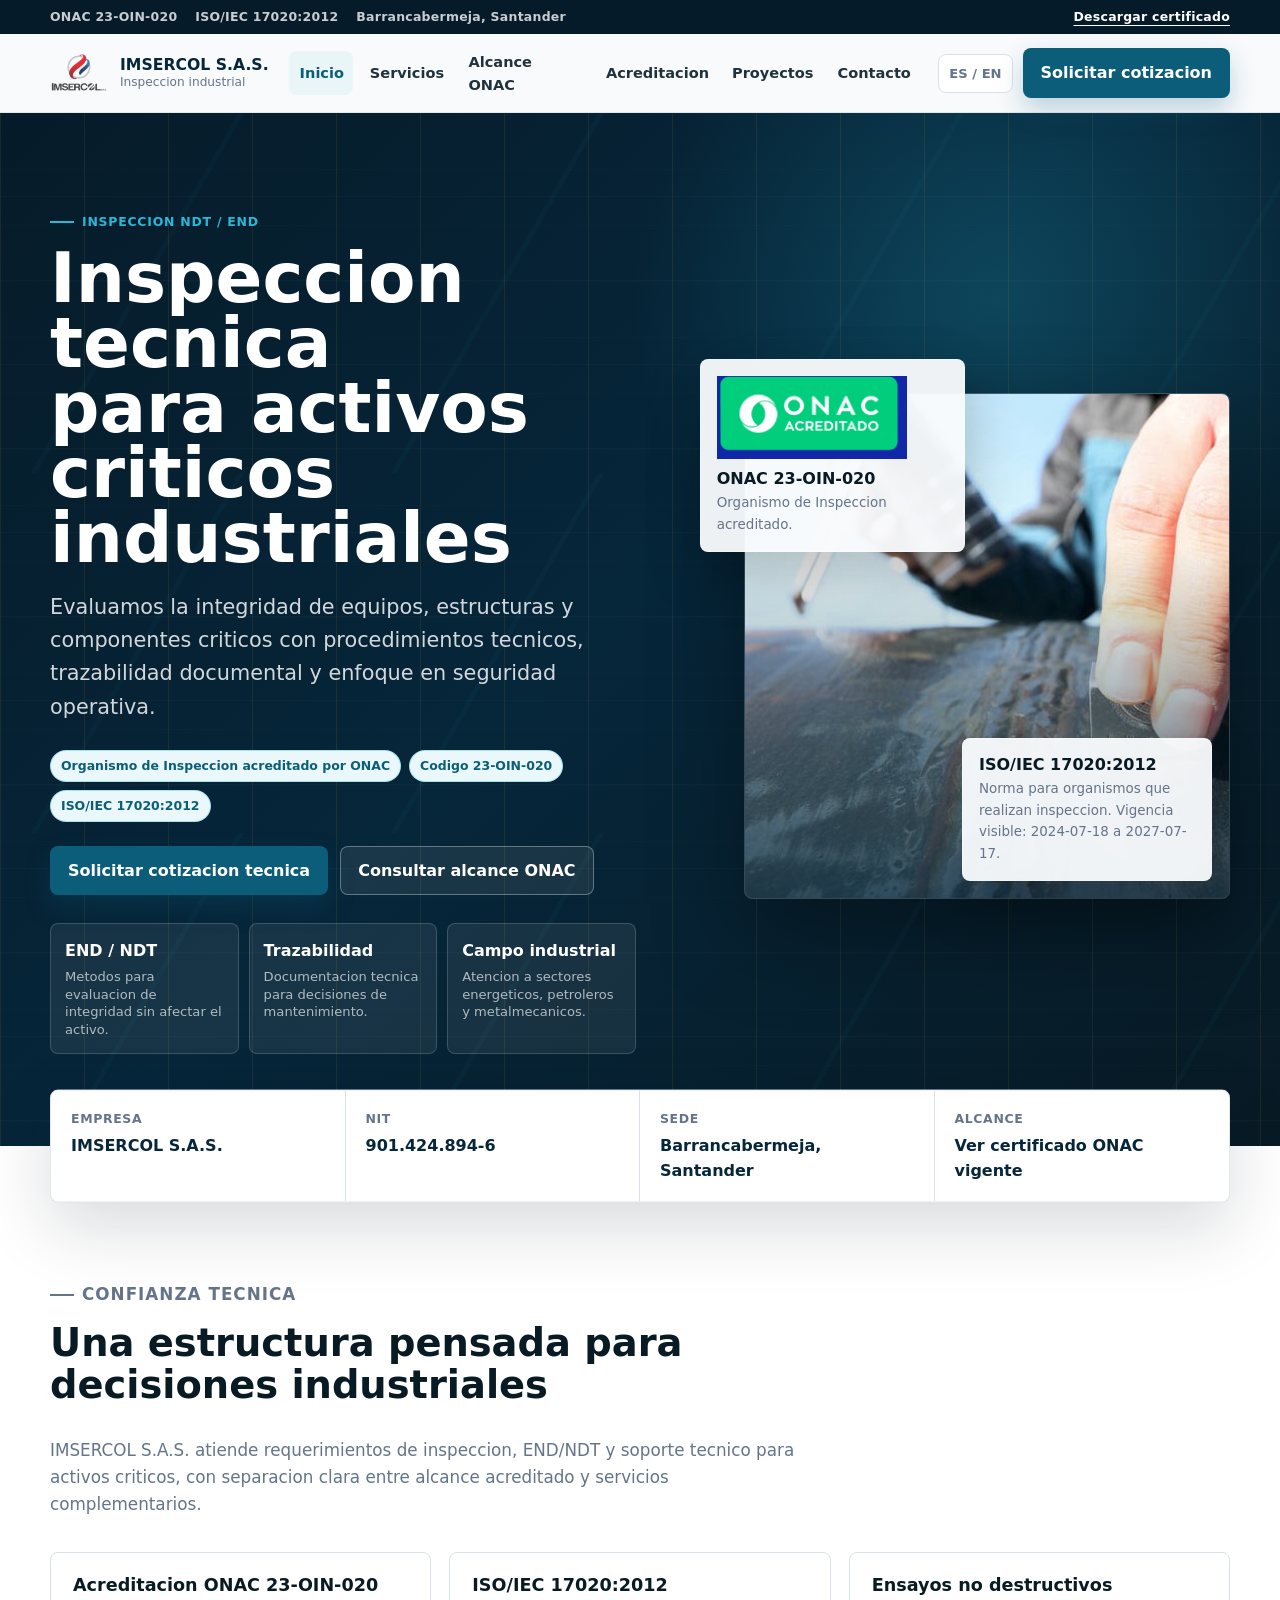
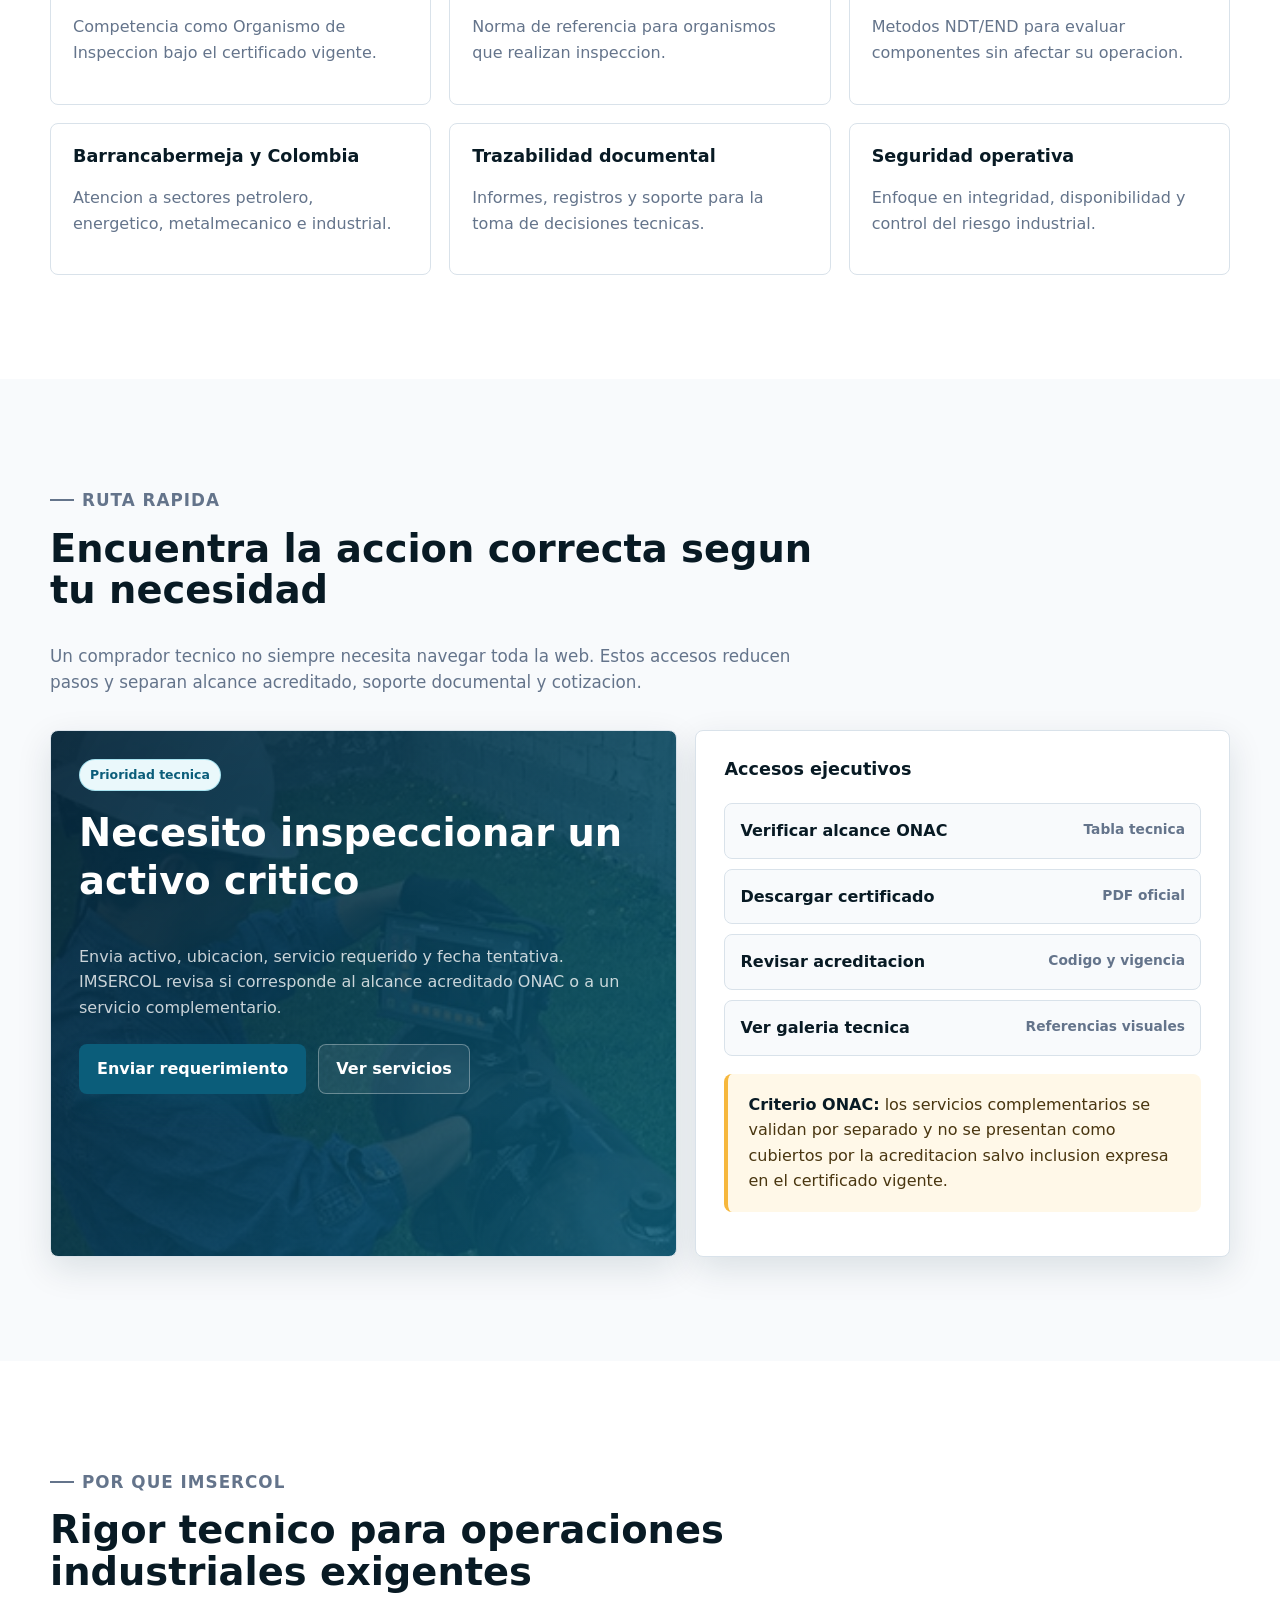
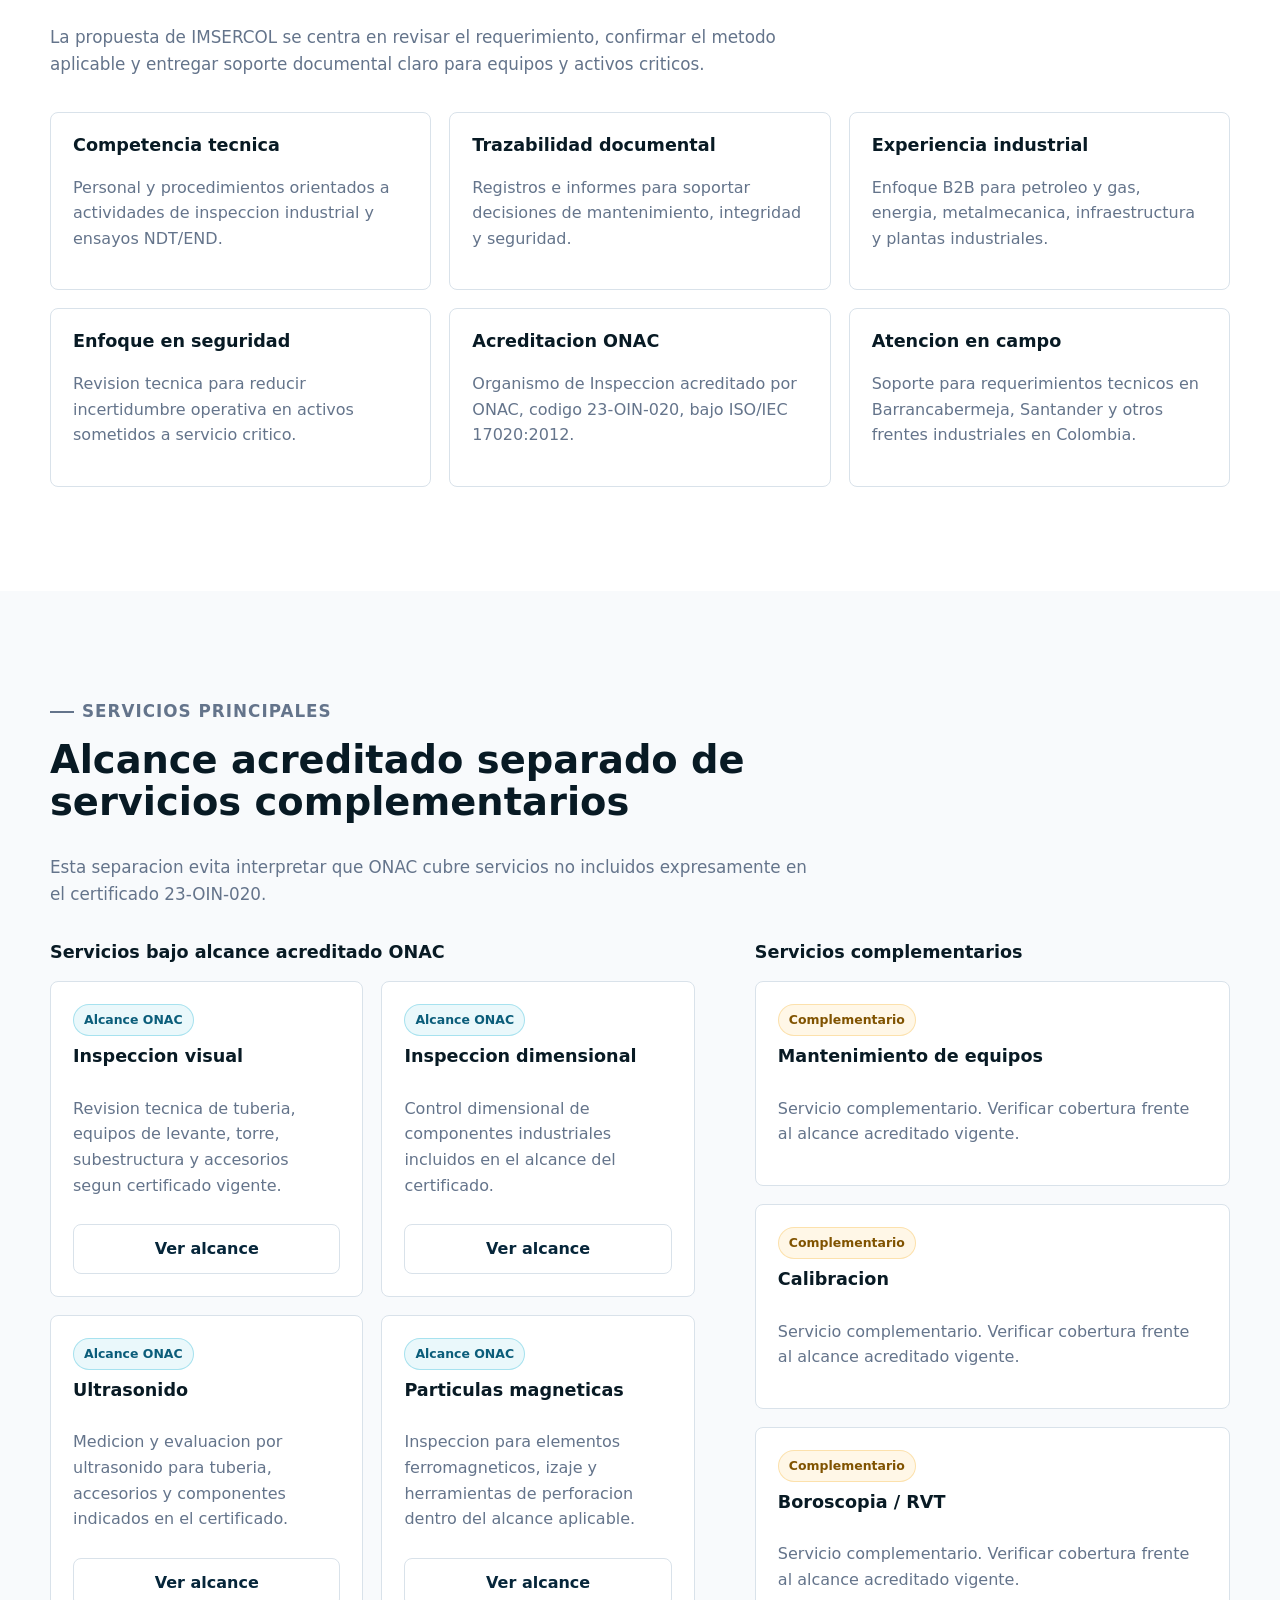
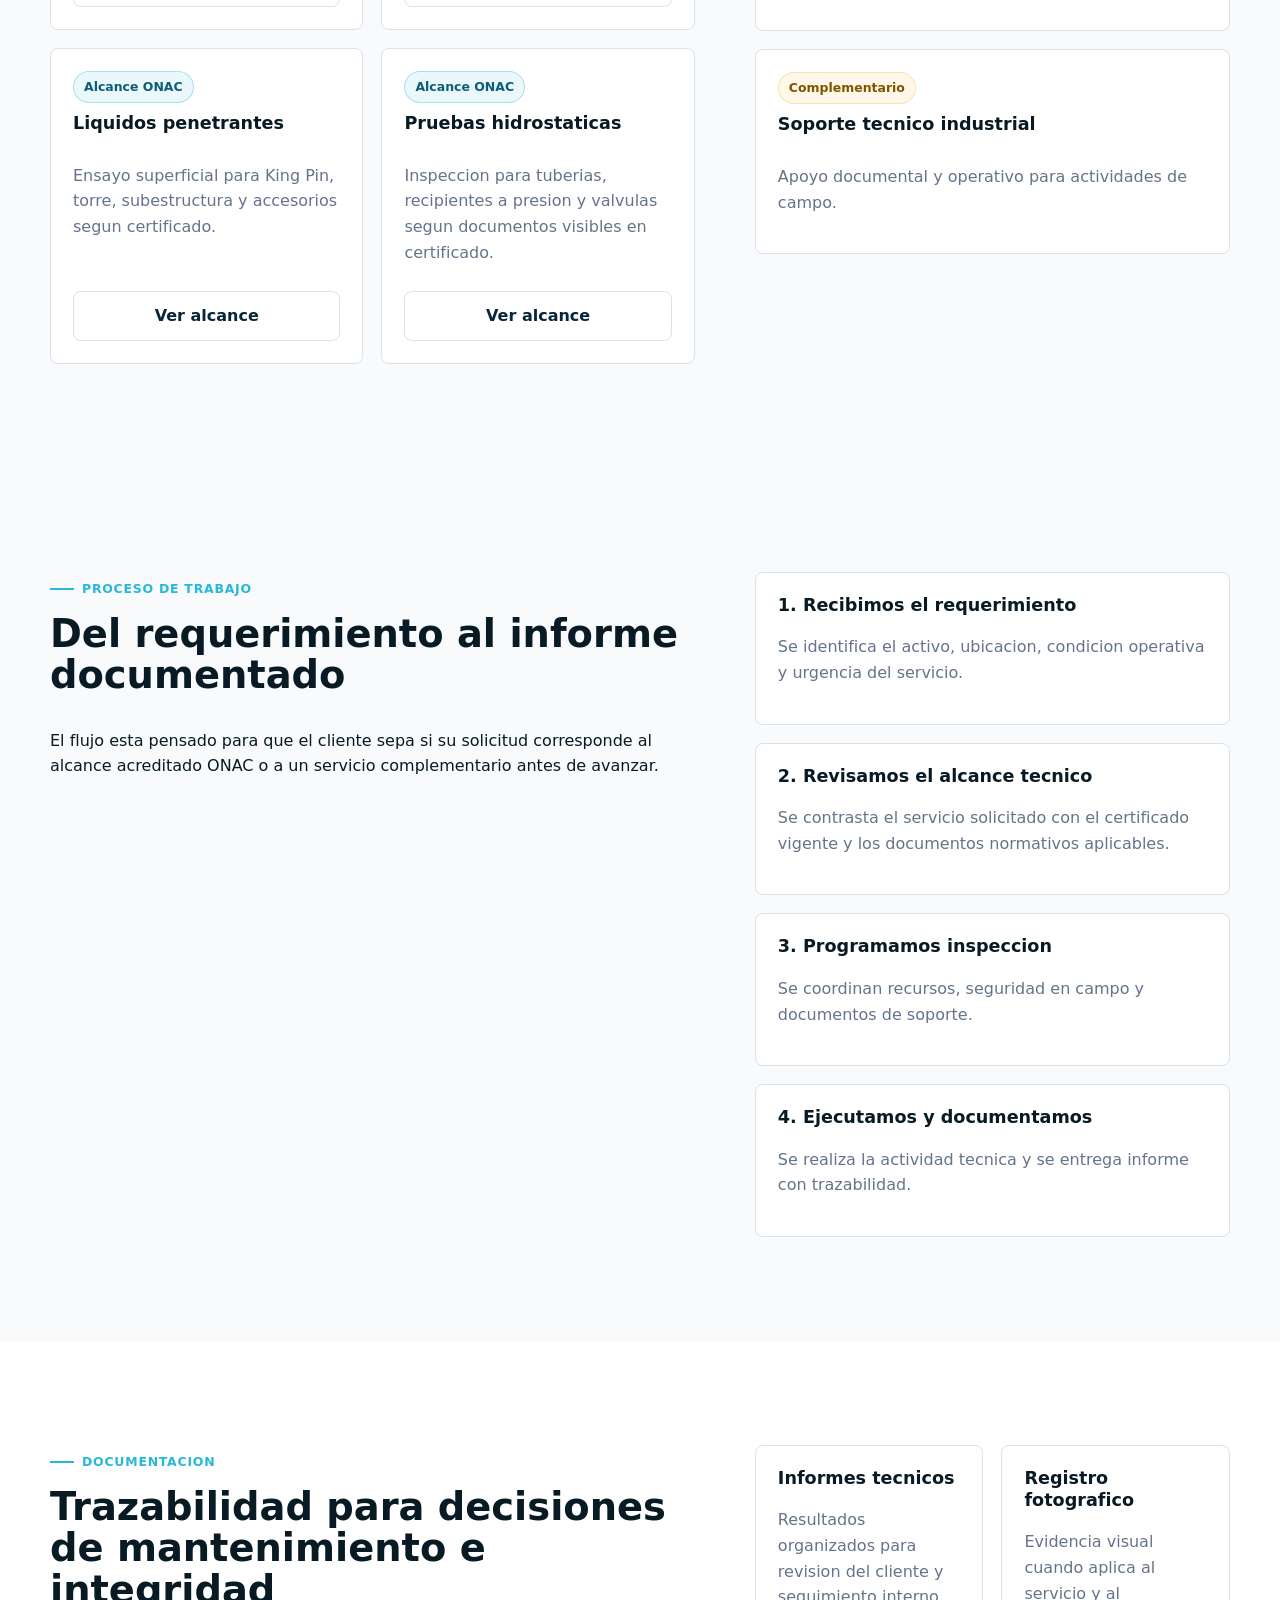
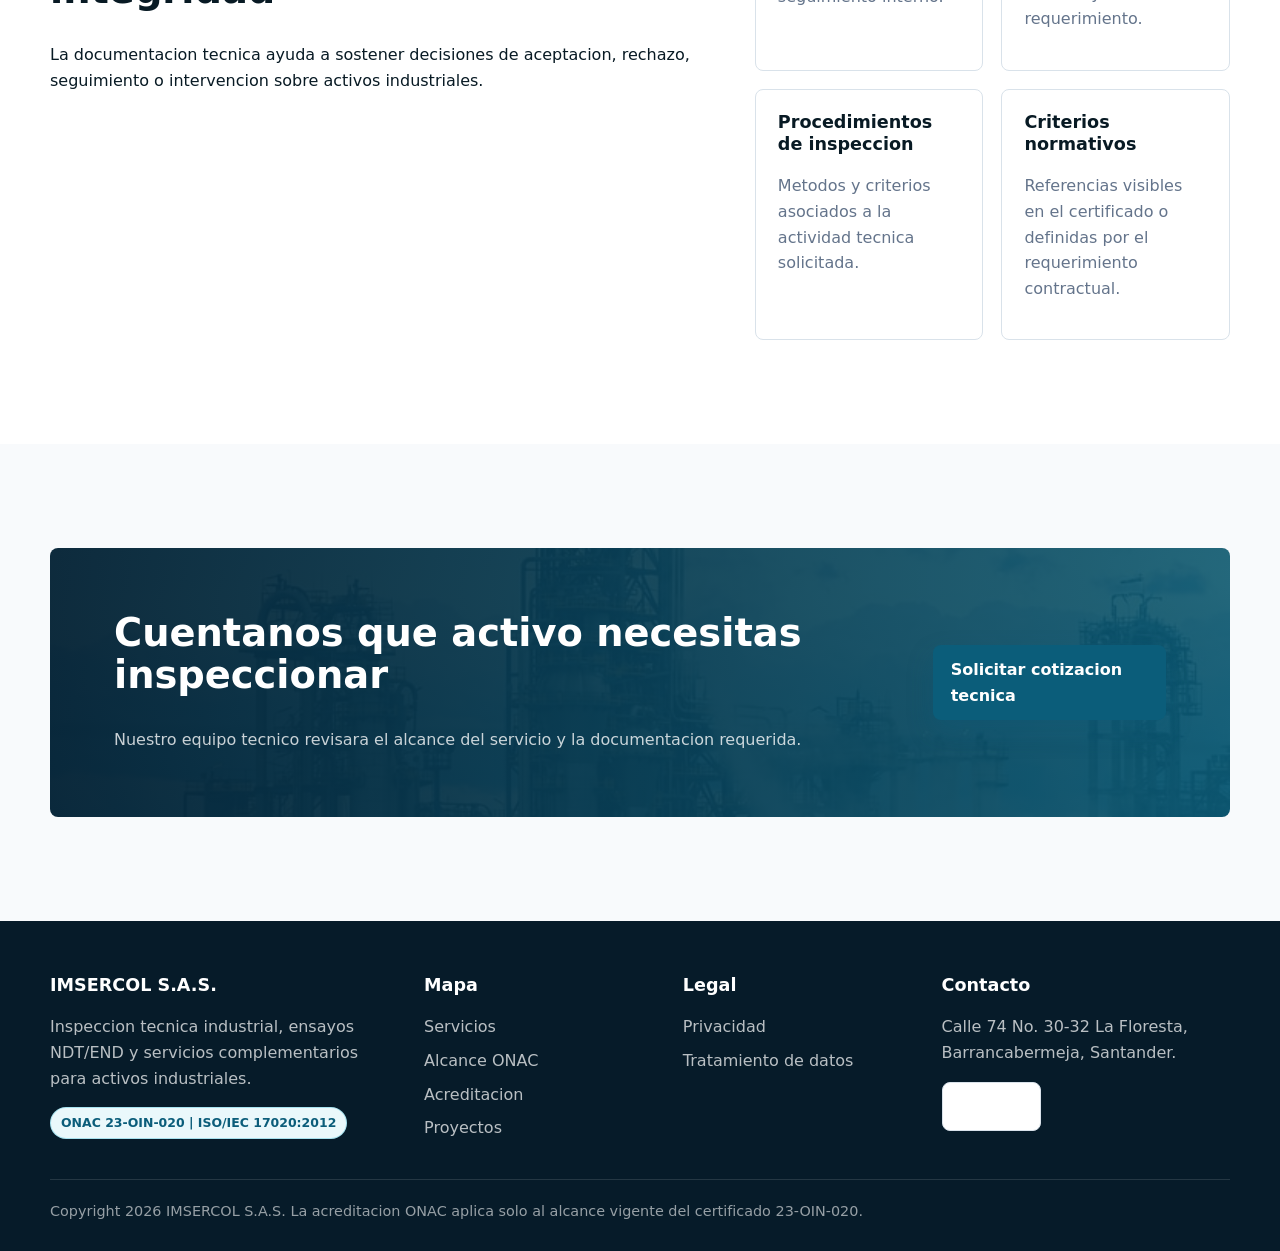
==== index.html @ d5dacf3a "Initial commit" ====
<!doctype html>
<html lang="es">
<head>
  <meta charset="utf-8">
  <meta name="viewport" content="width=device-width, initial-scale=1">
  <title>IMSERCOL S.A.S. | Inspeccion NDT y Organismo de Inspeccion acreditado ONAC</title>
  <meta name="description" content="IMSERCOL S.A.S. presta servicios de inspeccion tecnica industrial y ensayos no destructivos. Organismo de Inspeccion acreditado por ONAC, codigo 23-OIN-020, bajo ISO/IEC 17020:2012.">
  <link rel="canonical" href="index.html">
  <meta property="og:title" content="IMSERCOL S.A.S. | Inspeccion tecnica industrial">
  <meta property="og:description" content="Inspeccion NDT/END, alcance acreditado ONAC 23-OIN-020 y servicios complementarios industriales.">
  <meta property="og:type" content="website">
  <meta property="og:image" content="assets/img/008_home_NDT_Ultrasonido_manual_sobre_soldadura.jpg">
  <link rel="stylesheet" href="css/styles.css">
  <script type="application/ld+json">
  {"@context":"https://schema.org","@type":"LocalBusiness","name":"IMSERCOL S.A.S.","legalName":"SERVICIOS DE INSPECCION Y MANTENIMIENTO DE COLOMBIA S.A.S.","taxID":"901.424.894-6","address":{"@type":"PostalAddress","streetAddress":"Calle 74 No. 30-32 La Floresta","addressLocality":"Barrancabermeja","addressRegion":"Santander","addressCountry":"CO"},"areaServed":"Colombia","description":"Inspeccion tecnica industrial, ensayos no destructivos NDT/END y servicios complementarios."}
  </script>
</head>
<body>
  <header class="site-header">
    <div class="topbar">
      <div class="container topbar__inner">
        <div class="topbar__meta">
          <span>ONAC 23-OIN-020</span>
          <span>ISO/IEC 17020:2012</span>
          <span>Barrancabermeja, Santander</span>
        </div>
        <a href="assets/certificados/certificado-onac-23-oin-020.pdf" download>Descargar certificado</a>
      </div>
    </div>
    <div class="container nav-shell">
      <a class="brand" href="index.html" aria-label="Inicio IMSERCOL">
        <img src="assets/img/001_home_logo_IMSERCOLSAS_logo.jpg" alt="Logo IMSERCOL S.A.S.">
        <span><strong>IMSERCOL S.A.S.</strong><span>Inspeccion industrial</span></span>
      </a>
      <nav class="nav-menu" data-nav-menu aria-label="Navegacion principal">
        <a href="index.html" aria-current="page">Inicio</a>
        <a href="servicios.html">Servicios</a>
        <a href="alcance-acreditado.html">Alcance ONAC</a>
        <a href="acreditacion-onac.html">Acreditacion</a>
        <a href="proyectos.html">Proyectos</a>
        <a href="contacto.html">Contacto</a>
      </nav>
      <div class="nav-actions">
        <a class="lang-switch" href="en/index.html">ES / EN</a>
        <a class="btn btn-primary" href="contacto.html">Solicitar cotizacion</a>
        <button class="nav-toggle" type="button" aria-label="Abrir menu" aria-expanded="false" data-nav-toggle><span></span></button>
      </div>
    </div>
  </header>

  <main>
    <section class="hero hero--corporate">
      <div class="container hero__grid">
        <div class="hero-copy">
          <p class="eyebrow">Inspeccion NDT / END</p>
          <h1 class="hero-title">Inspeccion tecnica para activos criticos industriales</h1>
          <p class="lead">Evaluamos la integridad de equipos, estructuras y componentes criticos con procedimientos tecnicos, trazabilidad documental y enfoque en seguridad operativa.</p>
          <div class="badge-list" aria-label="Datos de acreditacion">
            <span class="badge">Organismo de Inspeccion acreditado por ONAC</span>
            <span class="badge">Codigo 23-OIN-020</span>
            <span class="badge">ISO/IEC 17020:2012</span>
          </div>
          <div class="hero__actions">
            <a class="btn btn-primary" href="contacto.html">Solicitar cotizacion tecnica</a>
            <a class="btn btn-ghost" href="alcance-acreditado.html">Consultar alcance ONAC</a>
          </div>
          <div class="hero-proof" aria-label="Fortalezas tecnicas">
            <div class="proof-item"><strong>END / NDT</strong><span>Metodos para evaluacion de integridad sin afectar el activo.</span></div>
            <div class="proof-item"><strong>Trazabilidad</strong><span>Documentacion tecnica para decisiones de mantenimiento.</span></div>
            <div class="proof-item"><strong>Campo industrial</strong><span>Atencion a sectores energeticos, petroleros y metalmecanicos.</span></div>
          </div>
        </div>
        <aside class="hero-media" aria-label="Acreditacion e inspeccion industrial">
          <div class="hero-media__image">
            <img src="assets/img/008_home_NDT_Ultrasonido_manual_sobre_soldadura.jpg" alt="Ultrasonido manual sobre soldadura industrial">
          </div>
          <div class="floating-card floating-card--onac">
            <img src="assets/onac/onac-acreditado-23-oin-020.png" alt="Simbolo ONAC acreditado 23-OIN-020">
            <strong>ONAC 23-OIN-020</strong>
            <span>Organismo de Inspeccion acreditado.</span>
          </div>
          <div class="floating-card floating-card--iso">
            <strong>ISO/IEC 17020:2012</strong>
            <span>Norma para organismos que realizan inspeccion. Vigencia visible: 2024-07-18 a 2027-07-17.</span>
          </div>
        </aside>
      </div>
      <div class="hero-credential-strip" aria-label="Credenciales IMSERCOL">
        <div class="credential"><span>Empresa</span><strong>IMSERCOL S.A.S.</strong></div>
        <div class="credential"><span>NIT</span><strong>901.424.894-6</strong></div>
        <div class="credential"><span>Sede</span><strong>Barrancabermeja, Santander</strong></div>
        <div class="credential"><span>Alcance</span><strong>Ver certificado ONAC vigente</strong></div>
      </div>
    </section>

    <section class="section section--white">
      <div class="container">
        <div class="section-header">
          <p class="eyebrow">Confianza tecnica</p>
          <h2>Una estructura pensada para decisiones industriales</h2>
          <p>IMSERCOL S.A.S. atiende requerimientos de inspeccion, END/NDT y soporte tecnico para activos criticos, con separacion clara entre alcance acreditado y servicios complementarios.</p>
        </div>
        <div class="grid grid-3">
          <article class="card"><h3>Acreditacion ONAC 23-OIN-020</h3><p>Competencia como Organismo de Inspeccion bajo el certificado vigente.</p></article>
          <article class="card"><h3>ISO/IEC 17020:2012</h3><p>Norma de referencia para organismos que realizan inspeccion.</p></article>
          <article class="card"><h3>Ensayos no destructivos</h3><p>Metodos NDT/END para evaluar componentes sin afectar su operacion.</p></article>
          <article class="card"><h3>Barrancabermeja y Colombia</h3><p>Atencion a sectores petrolero, energetico, metalmecanico e industrial.</p></article>
          <article class="card"><h3>Trazabilidad documental</h3><p>Informes, registros y soporte para la toma de decisiones tecnicas.</p></article>
          <article class="card"><h3>Seguridad operativa</h3><p>Enfoque en integridad, disponibilidad y control del riesgo industrial.</p></article>
        </div>
      </div>
    </section>

    <section class="section">
      <div class="container">
        <div class="section-header">
          <p class="eyebrow">Ruta rapida</p>
          <h2>Encuentra la accion correcta segun tu necesidad</h2>
          <p>Un comprador tecnico no siempre necesita navegar toda la web. Estos accesos reducen pasos y separan alcance acreditado, soporte documental y cotizacion.</p>
        </div>
        <div class="decision-grid">
          <article class="decision-card decision-card--dark">
            <span class="badge">Prioridad tecnica</span>
            <h3 style="font-size:clamp(1.7rem,3vw,2.45rem);margin-top:18px">Necesito inspeccionar un activo critico</h3>
            <p>Envia activo, ubicacion, servicio requerido y fecha tentativa. IMSERCOL revisa si corresponde al alcance acreditado ONAC o a un servicio complementario.</p>
            <div class="hero__actions">
              <a class="btn btn-primary" href="contacto.html">Enviar requerimiento</a>
              <a class="btn btn-ghost" href="servicios.html">Ver servicios</a>
            </div>
          </article>
          <article class="decision-card">
            <h3>Accesos ejecutivos</h3>
            <div class="decision-actions">
              <a class="decision-link" href="alcance-acreditado.html">Verificar alcance ONAC <span>Tabla tecnica</span></a>
              <a class="decision-link" href="assets/certificados/certificado-onac-23-oin-020.pdf" download>Descargar certificado <span>PDF oficial</span></a>
              <a class="decision-link" href="acreditacion-onac.html">Revisar acreditacion <span>Codigo y vigencia</span></a>
              <a class="decision-link" href="proyectos.html">Ver galeria tecnica <span>Referencias visuales</span></a>
            </div>
            <p class="compliance-note" style="margin-top:18px"><strong>Criterio ONAC:</strong> los servicios complementarios se validan por separado y no se presentan como cubiertos por la acreditacion salvo inclusion expresa en el certificado vigente.</p>
          </article>
        </div>
      </div>
    </section>

    <section class="section section--white">
      <div class="container">
        <div class="section-header">
          <p class="eyebrow">Por que IMSERCOL</p>
          <h2>Rigor tecnico para operaciones industriales exigentes</h2>
          <p>La propuesta de IMSERCOL se centra en revisar el requerimiento, confirmar el metodo aplicable y entregar soporte documental claro para equipos y activos criticos.</p>
        </div>
        <div class="grid grid-3">
          <article class="card"><h3>Competencia tecnica</h3><p>Personal y procedimientos orientados a actividades de inspeccion industrial y ensayos NDT/END.</p></article>
          <article class="card"><h3>Trazabilidad documental</h3><p>Registros e informes para soportar decisiones de mantenimiento, integridad y seguridad.</p></article>
          <article class="card"><h3>Experiencia industrial</h3><p>Enfoque B2B para petroleo y gas, energia, metalmecanica, infraestructura y plantas industriales.</p></article>
          <article class="card"><h3>Enfoque en seguridad</h3><p>Revision tecnica para reducir incertidumbre operativa en activos sometidos a servicio critico.</p></article>
          <article class="card"><h3>Acreditacion ONAC</h3><p>Organismo de Inspeccion acreditado por ONAC, codigo 23-OIN-020, bajo ISO/IEC 17020:2012.</p></article>
          <article class="card"><h3>Atencion en campo</h3><p>Soporte para requerimientos tecnicos en Barrancabermeja, Santander y otros frentes industriales en Colombia.</p></article>
        </div>
      </div>
    </section>

    <section class="section">
      <div class="container">
        <div class="section-header">
          <p class="eyebrow">Servicios principales</p>
          <h2>Alcance acreditado separado de servicios complementarios</h2>
          <p>Esta separacion evita interpretar que ONAC cubre servicios no incluidos expresamente en el certificado 23-OIN-020.</p>
        </div>
        <div class="split">
          <div>
            <h3>Servicios bajo alcance acreditado ONAC</h3>
            <div class="grid grid-2">
              <article class="service-card"><span class="badge">Alcance ONAC</span><h3>Inspeccion visual</h3><p>Revision tecnica de tuberia, equipos de levante, torre, subestructura y accesorios segun certificado vigente.</p><a class="btn btn-secondary" href="alcance-acreditado.html">Ver alcance</a></article>
              <article class="service-card"><span class="badge">Alcance ONAC</span><h3>Inspeccion dimensional</h3><p>Control dimensional de componentes industriales incluidos en el alcance del certificado.</p><a class="btn btn-secondary" href="alcance-acreditado.html">Ver alcance</a></article>
              <article class="service-card"><span class="badge">Alcance ONAC</span><h3>Ultrasonido</h3><p>Medicion y evaluacion por ultrasonido para tuberia, accesorios y componentes indicados en el certificado.</p><a class="btn btn-secondary" href="alcance-acreditado.html">Ver alcance</a></article>
              <article class="service-card"><span class="badge">Alcance ONAC</span><h3>Particulas magneticas</h3><p>Inspeccion para elementos ferromagneticos, izaje y herramientas de perforacion dentro del alcance aplicable.</p><a class="btn btn-secondary" href="alcance-acreditado.html">Ver alcance</a></article>
              <article class="service-card"><span class="badge">Alcance ONAC</span><h3>Liquidos penetrantes</h3><p>Ensayo superficial para King Pin, torre, subestructura y accesorios segun certificado.</p><a class="btn btn-secondary" href="alcance-acreditado.html">Ver alcance</a></article>
              <article class="service-card"><span class="badge">Alcance ONAC</span><h3>Pruebas hidrostaticas</h3><p>Inspeccion para tuberias, recipientes a presion y valvulas segun documentos visibles en certificado.</p><a class="btn btn-secondary" href="alcance-acreditado.html">Ver alcance</a></article>
            </div>
          </div>
          <div>
            <h3>Servicios complementarios</h3>
            <div class="grid">
              <article class="service-card"><span class="badge badge-warning">Complementario</span><h3>Mantenimiento de equipos</h3><p>Servicio complementario. Verificar cobertura frente al alcance acreditado vigente.</p></article>
              <article class="service-card"><span class="badge badge-warning">Complementario</span><h3>Calibracion</h3><p>Servicio complementario. Verificar cobertura frente al alcance acreditado vigente.</p></article>
              <article class="service-card"><span class="badge badge-warning">Complementario</span><h3>Boroscopia / RVT</h3><p>Servicio complementario. Verificar cobertura frente al alcance acreditado vigente.</p></article>
              <article class="service-card"><span class="badge badge-warning">Complementario</span><h3>Soporte tecnico industrial</h3><p>Apoyo documental y operativo para actividades de campo.</p></article>
            </div>
          </div>
        </div>
      </div>
    </section>

    <section class="section">
      <div class="container">
        <div class="split">
          <div>
            <p class="eyebrow">Proceso de trabajo</p>
            <h2>Del requerimiento al informe documentado</h2>
            <p>El flujo esta pensado para que el cliente sepa si su solicitud corresponde al alcance acreditado ONAC o a un servicio complementario antes de avanzar.</p>
          </div>
          <div class="grid">
            <article class="card"><h3>1. Recibimos el requerimiento</h3><p>Se identifica el activo, ubicacion, condicion operativa y urgencia del servicio.</p></article>
            <article class="card"><h3>2. Revisamos el alcance tecnico</h3><p>Se contrasta el servicio solicitado con el certificado vigente y los documentos normativos aplicables.</p></article>
            <article class="card"><h3>3. Programamos inspeccion</h3><p>Se coordinan recursos, seguridad en campo y documentos de soporte.</p></article>
            <article class="card"><h3>4. Ejecutamos y documentamos</h3><p>Se realiza la actividad tecnica y se entrega informe con trazabilidad.</p></article>
          </div>
        </div>
      </div>
    </section>

    <section class="section section--white">
      <div class="container split">
        <div>
          <p class="eyebrow">Documentacion</p>
          <h2>Trazabilidad para decisiones de mantenimiento e integridad</h2>
          <p>La documentacion tecnica ayuda a sostener decisiones de aceptacion, rechazo, seguimiento o intervencion sobre activos industriales.</p>
        </div>
        <div class="grid grid-2">
          <article class="card"><h3>Informes tecnicos</h3><p>Resultados organizados para revision del cliente y seguimiento interno.</p></article>
          <article class="card"><h3>Registro fotografico</h3><p>Evidencia visual cuando aplica al servicio y al requerimiento.</p></article>
          <article class="card"><h3>Procedimientos de inspeccion</h3><p>Metodos y criterios asociados a la actividad tecnica solicitada.</p></article>
          <article class="card"><h3>Criterios normativos</h3><p>Referencias visibles en el certificado o definidas por el requerimiento contractual.</p></article>
        </div>
      </div>
    </section>

    <section class="section">
      <div class="container">
        <div class="cta-band">
          <div>
            <h2>Cuentanos que activo necesitas inspeccionar</h2>
            <p>Nuestro equipo tecnico revisara el alcance del servicio y la documentacion requerida.</p>
          </div>
          <a class="btn btn-primary" href="contacto.html">Solicitar cotizacion tecnica</a>
        </div>
      </div>
    </section>
  </main>

  <footer class="site-footer">
    <div class="container footer-grid">
      <div><h3>IMSERCOL S.A.S.</h3><p>Inspeccion tecnica industrial, ensayos NDT/END y servicios complementarios para activos industriales.</p><span class="badge">ONAC 23-OIN-020 | ISO/IEC 17020:2012</span></div>
      <div><h3>Mapa</h3><div class="footer-links"><a href="servicios.html">Servicios</a><a href="alcance-acreditado.html">Alcance ONAC</a><a href="acreditacion-onac.html">Acreditacion</a><a href="proyectos.html">Proyectos</a></div></div>
      <div><h3>Legal</h3><div class="footer-links"><a href="legal/privacidad.html">Privacidad</a><a href="legal/tratamiento-datos.html">Tratamiento de datos</a></div></div>
      <div><h3>Contacto</h3><p>Calle 74 No. 30-32 La Floresta, Barrancabermeja, Santander.</p><a class="btn btn-secondary" href="contacto.html">Cotizar</a></div>
    </div>
    <div class="container footer-bottom">Copyright 2026 IMSERCOL S.A.S. La acreditacion ONAC aplica solo al alcance vigente del certificado 23-OIN-020.</div>
  </footer>
  <button class="back-top" type="button" aria-label="Volver arriba" data-back-top>^</button>
  <div class="mobile-action-bar" aria-label="Acciones rapidas">
    <a class="btn btn-primary" href="contacto.html">Cotizar</a>
    <a class="btn btn-secondary" href="alcance-acreditado.html">Alcance</a>
  </div>
  <script src="js/data.js"></script>
  <script src="js/main.js"></script>
</body>
</html>
---- css/styles.css ----
:root {
  --font-main: "Inter", system-ui, -apple-system, BlinkMacSystemFont, "Segoe UI", Arial, Helvetica, sans-serif;
  --color-primary: #06263a;
  --color-primary-2: #0b5d7a;
  --color-accent: #28b8d8;
  --color-warning: #f6b73c;
  --color-bg: #f8fafc;
  --color-text: #081a24;
  --color-muted: #64748b;
  --radius-sm: 8px;
  --radius-md: 14px;
  --radius-lg: 24px;
  --shadow-soft: 0 12px 35px rgba(6, 38, 58, .12);
  --ink: #081a24;
  --petrol: #06263a;
  --petrol-2: #0b5d7a;
  --cyan: #28b8d8;
  --steel: #1e2933;
  --muted: #64748b;
  --line: #d9e2ea;
  --paper: #f8fafc;
  --white: #ffffff;
  --warning: #f6b73c;
  --ok: #1fa97a;
  --shadow: 0 24px 70px rgba(8, 26, 36, .16);
  --radius: 8px;
  --max: 1180px;
  --header: 78px;
  --ease: cubic-bezier(.2, .8, .2, 1);
  color-scheme: light;
}

*,
*::before,
*::after {
  box-sizing: border-box;
  min-width: 0;
}

html {
  scroll-behavior: smooth;
}

body {
  margin: 0;
  font-family: var(--font-main);
  color: var(--ink);
  background: var(--paper);
  line-height: 1.6;
  overflow-x: hidden;
}

button,
input,
select,
textarea {
  font: inherit;
}

img {
  display: block;
  max-width: 100%;
}

a {
  color: inherit;
  text-decoration: none;
}

button {
  cursor: pointer;
}

:focus-visible {
  outline: 3px solid rgba(40, 184, 216, .65);
  outline-offset: 3px;
}

.container {
  width: calc(100% - 40px);
  max-width: var(--max);
  margin-inline: auto;
}

.site-header {
  position: sticky;
  top: 0;
  z-index: 40;
  background: rgba(248, 250, 252, .94);
  backdrop-filter: blur(14px);
  border-bottom: 1px solid rgba(217, 226, 234, .75);
  transition: box-shadow .25s var(--ease), background .25s var(--ease);
}

.topbar {
  background: #061b29;
  color: rgba(255, 255, 255, .78);
  font-size: .78rem;
  font-weight: 800;
  letter-spacing: .02em;
}

.topbar__inner {
  min-height: 34px;
  display: flex;
  align-items: center;
  justify-content: space-between;
  gap: 18px;
}

.topbar__meta {
  display: flex;
  flex-wrap: wrap;
  align-items: center;
  gap: 18px;
}

.topbar a {
  color: var(--white);
  text-decoration: underline;
  text-underline-offset: 4px;
}

.site-header.is-scrolled {
  box-shadow: 0 12px 34px rgba(8, 26, 36, .12);
}

.nav-shell {
  min-height: var(--header);
  display: grid;
  grid-template-columns: auto minmax(0, 1fr) auto;
  align-items: center;
  gap: 20px;
}

.brand {
  display: inline-flex;
  align-items: center;
  gap: 12px;
  min-width: 190px;
}

.brand img {
  width: 58px;
  height: 42px;
  object-fit: contain;
  mix-blend-mode: multiply;
}

.brand strong {
  display: block;
  font-size: .98rem;
  letter-spacing: 0;
  color: var(--petrol);
}

.brand span {
  display: block;
  color: var(--muted);
  font-size: .76rem;
  line-height: 1.2;
}

.nav-menu {
  display: flex;
  align-items: center;
  justify-self: center;
  gap: 6px;
}

.nav-menu a {
  color: #20323d;
  font-weight: 700;
  font-size: .91rem;
  padding: 10px 11px;
  border-radius: var(--radius);
}

.nav-menu a:hover,
.nav-menu a[aria-current="page"] {
  color: var(--petrol-2);
  background: #eaf5f8;
}

.mega-panel {
  position: absolute;
  left: 0;
  right: 0;
  top: 100%;
  z-index: 38;
  opacity: 0;
  visibility: hidden;
  transform: translateY(-8px);
  transition: opacity .22s var(--ease), transform .22s var(--ease), visibility .22s var(--ease);
}

.site-header.mega-open .mega-panel {
  opacity: 1;
  visibility: visible;
  transform: translateY(0);
}

.mega-panel__inner {
  display: grid;
  grid-template-columns: .84fr .9fr 1.32fr;
  gap: 28px;
  padding: 22px;
  border: 1px solid rgba(217, 226, 234, .9);
  border-top: 0;
  border-radius: 0 0 var(--radius) var(--radius);
  background: rgba(248, 250, 252, .98);
  box-shadow: 0 26px 70px rgba(8, 26, 36, .18);
  backdrop-filter: blur(18px);
}

.mega-panel__intro {
  padding: 22px;
  border-radius: var(--radius);
  color: var(--white);
  background:
    linear-gradient(130deg, rgba(6, 38, 58, .96), rgba(11, 93, 122, .88)),
    url("../assets/img/020_servicios-industriales_galeria_Tanques_y_tuberia.jpg") center / cover no-repeat;
}

.mega-panel__intro .eyebrow {
  color: var(--cyan);
}

.mega-panel__intro h3 {
  margin-bottom: 10px;
  font-size: 1.55rem;
}

.mega-panel__intro p {
  color: rgba(255, 255, 255, .78);
}

.mega-kpis {
  display: grid;
  grid-template-columns: 1fr 1fr;
  gap: 10px;
  margin: 18px 0;
}

.mega-kpis span {
  display: block;
  padding: 12px;
  border: 1px solid rgba(255, 255, 255, .18);
  border-radius: var(--radius);
  background: rgba(255, 255, 255, .08);
  color: rgba(255, 255, 255, .72);
  font-size: .76rem;
  font-weight: 800;
}

.mega-kpis strong {
  display: block;
  color: var(--white);
  font-size: .98rem;
}

.mega-panel__decision {
  padding: 18px;
  border: 1px solid var(--line);
  border-radius: var(--radius);
  background: var(--white);
}

.mega-panel__decision h4 {
  margin: 0 0 12px;
  color: var(--petrol);
  font-size: .82rem;
  text-transform: uppercase;
  letter-spacing: .08em;
}

.mega-panel__decision a {
  display: block;
  padding: 13px 0;
  border-bottom: 1px solid var(--line);
}

.mega-panel__decision a:last-child {
  border-bottom: 0;
}

.mega-panel__decision strong,
.mega-panel__decision span {
  display: block;
}

.mega-panel__decision strong {
  color: var(--steel);
  font-size: .98rem;
}

.mega-panel__decision span {
  color: var(--muted);
  font-size: .86rem;
  margin-top: 3px;
}

.mega-panel__cols {
  display: grid;
  grid-template-columns: repeat(3, minmax(0, 1fr));
  gap: 18px;
}

.mega-panel__cols h4,
.mobile-nav-group h4 {
  margin: 0 0 10px;
  color: var(--petrol);
  font-size: .8rem;
  text-transform: uppercase;
  letter-spacing: .08em;
}

.mega-panel__cols a {
  display: block;
  padding: 10px 0;
  border-bottom: 1px solid var(--line);
  color: var(--steel);
  font-weight: 750;
}

.mega-panel__cols a:hover {
  color: var(--petrol-2);
}

.mobile-nav-panel {
  display: none;
}

.mobile-nav-credential {
  display: grid;
  gap: 3px;
  padding: 14px;
  border: 1px solid rgba(40, 184, 216, .26);
  border-radius: var(--radius);
  background: #eaf8fb;
  color: var(--petrol);
}

.mobile-nav-credential strong {
  font-size: .95rem;
}

.mobile-nav-credential span {
  color: var(--muted);
  font-size: .84rem;
}

.nav-actions {
  display: flex;
  align-items: center;
  justify-self: end;
  gap: 10px;
}

.lang-switch {
  display: inline-flex;
  align-items: center;
  gap: 4px;
  font-weight: 800;
  color: var(--muted);
  font-size: .82rem;
  padding: 8px 10px;
  border: 1px solid var(--line);
  border-radius: var(--radius);
  background: var(--white);
}

.nav-toggle {
  display: none;
  width: 44px;
  height: 44px;
  border: 1px solid var(--line);
  border-radius: var(--radius);
  background: var(--white);
  align-items: center;
  justify-content: center;
  z-index: 61;
}

.nav-toggle span,
.nav-toggle span::before,
.nav-toggle span::after {
  content: "";
  display: block;
  width: 20px;
  height: 2px;
  background: var(--petrol);
  border-radius: 2px;
  position: relative;
}

.nav-toggle span::before {
  position: absolute;
  top: -7px;
}

.nav-toggle span::after {
  position: absolute;
  top: 7px;
}

.nav-toggle[aria-expanded="true"] span {
  background: transparent;
}

.nav-toggle[aria-expanded="true"] span::before {
  top: 0;
  transform: rotate(45deg);
}

.nav-toggle[aria-expanded="true"] span::after {
  top: 0;
  transform: rotate(-45deg);
}

.btn {
  display: inline-flex;
  align-items: center;
  justify-content: center;
  gap: 8px;
  min-height: 44px;
  padding: 11px 17px;
  border-radius: var(--radius);
  border: 1px solid transparent;
  font-weight: 800;
  transition: transform .2s var(--ease), box-shadow .2s var(--ease), background .2s var(--ease);
}

.btn:hover {
  transform: translateY(-1px);
}

.btn-primary {
  color: var(--white);
  background: var(--petrol-2);
  box-shadow: 0 12px 26px rgba(11, 93, 122, .25);
}

.btn-primary:hover {
  background: #084b63;
}

.btn-secondary {
  color: var(--petrol);
  background: var(--white);
  border-color: var(--line);
}

.btn-ghost {
  color: var(--white);
  border-color: rgba(255, 255, 255, .32);
  background: rgba(255, 255, 255, .08);
}

.hero {
  position: relative;
  overflow: hidden;
  color: var(--white);
  background: var(--petrol);
}

.hero::before {
  content: "";
  position: absolute;
  inset: 0;
  background:
    linear-gradient(105deg, rgba(6, 38, 58, .95), rgba(6, 38, 58, .74) 46%, rgba(6, 38, 58, .32)),
    var(--hero-image, none) center / cover no-repeat;
}

.hero::after {
  content: "";
  position: absolute;
  inset: 0;
  opacity: .2;
  background-image:
    linear-gradient(rgba(255,255,255,.08) 1px, transparent 1px),
    linear-gradient(90deg, rgba(255,255,255,.08) 1px, transparent 1px);
  background-size: 52px 52px;
  pointer-events: none;
}

.hero--plain::before {
  background:
    linear-gradient(105deg, rgba(6, 38, 58, .96), rgba(6, 38, 58, .78)),
    var(--hero-image, none) center / cover no-repeat;
}

.hero--corporate {
  overflow: visible;
  background:
    radial-gradient(circle at 78% 18%, rgba(40, 184, 216, .22), transparent 28%),
    linear-gradient(135deg, #061b29 0%, #06263a 48%, #081a24 100%);
}

.hero--corporate::before {
  background:
    linear-gradient(90deg, rgba(246, 183, 60, .18) 0 1px, transparent 1px 100%),
    linear-gradient(0deg, rgba(255, 255, 255, .05) 0 1px, transparent 1px 100%);
  background-size: 84px 84px;
  opacity: .5;
}

.hero--corporate::after {
  opacity: .16;
  background-image:
    linear-gradient(120deg, transparent 0 42%, rgba(40, 184, 216, .22) 42% 43%, transparent 43% 100%),
    linear-gradient(rgba(255,255,255,.08) 1px, transparent 1px);
  background-size: 360px 360px, 56px 56px;
}

.hero__grid {
  position: relative;
  z-index: 1;
  min-height: 690px;
  display: grid;
  grid-template-columns: minmax(0, 1.06fr) minmax(320px, .72fr);
  align-items: center;
  gap: clamp(28px, 5vw, 64px);
  padding: clamp(74px, 11vw, 122px) 0 clamp(44px, 8vw, 72px);
}

.hero--corporate .hero__grid {
  min-height: 720px;
  grid-template-columns: minmax(0, .95fr) minmax(360px, .86fr);
  padding-block: clamp(58px, 8vw, 92px);
}

.hero__grid > *,
.split > *,
.doc-grid > * {
  min-width: 0;
}

.hero--compact .hero__grid {
  min-height: 430px;
  grid-template-columns: 1fr .64fr;
  padding-block: clamp(58px, 8vw, 94px);
}

.eyebrow {
  display: inline-flex;
  align-items: center;
  gap: 8px;
  margin: 0 0 14px;
  color: var(--cyan);
  text-transform: uppercase;
  letter-spacing: .06em;
  font-size: .78rem;
  font-weight: 900;
}

.eyebrow::before {
  content: "";
  width: 24px;
  height: 2px;
  background: currentColor;
}

h1,
h2,
h3,
p {
  margin-top: 0;
  overflow-wrap: break-word;
}

h1 {
  max-width: 840px;
  margin-bottom: 20px;
  font-size: clamp(2.25rem, 6vw, 5rem);
  line-height: .96;
  letter-spacing: 0;
  text-wrap: balance;
}

h2 {
  font-size: clamp(1.75rem, 3vw, 2.8rem);
  line-height: 1.08;
  letter-spacing: 0;
}

h3 {
  font-size: 1.1rem;
  line-height: 1.25;
}

.lead {
  max-width: 720px;
  color: rgba(255, 255, 255, .82);
  font-size: clamp(1.05rem, 1.8vw, 1.3rem);
  margin-bottom: 26px;
}

.hero__actions {
  display: flex;
  flex-wrap: wrap;
  gap: 12px;
  margin-top: 24px;
}

.hero-panel,
.onac-panel {
  background: rgba(255, 255, 255, .95);
  color: var(--ink);
  border: 1px solid rgba(255, 255, 255, .8);
  border-radius: var(--radius);
  box-shadow: var(--shadow);
  padding: clamp(20px, 3vw, 30px);
  min-width: 0;
}

.hero-panel {
  align-self: end;
}

.hero-copy {
  max-width: 760px;
}

.hero-title {
  max-width: 760px;
  font-size: clamp(3rem, 5.4vw, 4.75rem);
  line-height: .94;
}

.hero-proof {
  display: grid;
  grid-template-columns: repeat(3, minmax(0, 1fr));
  gap: 10px;
  margin-top: 28px;
  max-width: 680px;
}

.proof-item {
  min-height: 86px;
  padding: 14px;
  border: 1px solid rgba(255, 255, 255, .16);
  border-radius: var(--radius);
  background: rgba(255, 255, 255, .07);
  overflow: hidden;
}

.proof-item strong {
  display: block;
  color: var(--white);
  font-size: 1rem;
}

.proof-item span {
  display: block;
  color: rgba(255, 255, 255, .66);
  font-size: .82rem;
  line-height: 1.35;
  margin-top: 4px;
}

.hero-media {
  position: relative;
  min-height: 540px;
  border-radius: var(--radius);
}

.hero-media__image {
  position: absolute;
  inset: 34px 0 0 44px;
  overflow: hidden;
  border-radius: var(--radius);
  border: 1px solid rgba(255, 255, 255, .18);
  box-shadow: 0 34px 90px rgba(0, 0, 0, .34);
}

.hero-media__image::after {
  content: "";
  position: absolute;
  inset: 0;
  background: linear-gradient(180deg, transparent 30%, rgba(6, 38, 58, .78));
}

.hero-media__image img {
  width: 100%;
  height: 100%;
  min-height: 500px;
  object-fit: cover;
}

.floating-card {
  position: absolute;
  z-index: 2;
  width: min(265px, 56%);
  padding: 16px;
  border-radius: var(--radius);
  border: 1px solid rgba(255, 255, 255, .22);
  background: rgba(248, 250, 252, .96);
  color: var(--ink);
  box-shadow: 0 22px 54px rgba(0, 0, 0, .24);
}

.floating-card--onac {
  top: 0;
  left: 0;
}

.floating-card--iso {
  right: 18px;
  bottom: 18px;
  width: min(250px, 52%);
}

.floating-card img {
  width: 190px;
  max-width: 100%;
  margin-bottom: 10px;
}

.floating-card strong {
  display: block;
  font-size: 1rem;
  line-height: 1.2;
}

.floating-card span {
  display: block;
  color: var(--muted);
  font-size: .84rem;
  margin-top: 4px;
}

.hero-credential-strip {
  position: absolute;
  left: 50%;
  bottom: 0;
  z-index: 3;
  width: calc(100% - 40px);
  max-width: var(--max);
  transform: translate(-50%, 50%);
  display: grid;
  grid-template-columns: repeat(4, minmax(0, 1fr));
  overflow: hidden;
  border: 1px solid rgba(217, 226, 234, .8);
  border-radius: var(--radius);
  background: var(--white);
  box-shadow: var(--shadow);
}

.credential {
  padding: 18px 20px;
  border-right: 1px solid var(--line);
}

.credential:last-child {
  border-right: 0;
}

.credential span {
  display: block;
  color: var(--muted);
  font-size: .78rem;
  font-weight: 800;
  text-transform: uppercase;
  letter-spacing: .05em;
}

.credential strong {
  display: block;
  color: var(--petrol);
  margin-top: 4px;
  font-size: 1rem;
}

.onac-logo {
  width: min(260px, 100%);
  height: auto;
  margin-bottom: 18px;
}

.badge-list {
  display: flex;
  flex-wrap: wrap;
  gap: 8px;
}

.badge {
  display: inline-flex;
  align-items: center;
  width: fit-content;
  min-height: 30px;
  padding: 5px 10px;
  border-radius: 999px;
  border: 1px solid rgba(40, 184, 216, .35);
  background: #eaf8fb;
  color: var(--petrol-2);
  font-size: .78rem;
  font-weight: 900;
  max-width: 100%;
  white-space: normal;
}

.badge-muted {
  border-color: var(--line);
  background: var(--paper);
  color: var(--steel);
}

.badge-warning {
  border-color: rgba(246, 183, 60, .35);
  background: #fff7e7;
  color: #805300;
}

.section {
  padding: clamp(64px, 9vw, 104px) 0;
}

.hero--corporate + .section {
  padding-top: clamp(96px, 11vw, 132px);
}

.section--white {
  background: var(--white);
}

.section-light {
  background: var(--white);
}

.section--dark {
  background: var(--petrol);
  color: var(--white);
}

.section-dark {
  background: var(--petrol);
  color: var(--white);
}

.section-header {
  max-width: 770px;
  margin-bottom: 34px;
}

.section-header p {
  color: var(--muted);
  font-size: 1.05rem;
}

.section--dark .section-header p,
.section--dark .card p {
  color: rgba(255, 255, 255, .72);
}

.grid {
  display: grid;
  gap: 18px;
}

.grid-2 {
  grid-template-columns: repeat(2, minmax(0, 1fr));
}

.grid-3 {
  grid-template-columns: repeat(3, minmax(0, 1fr));
}

.grid-4 {
  grid-template-columns: repeat(4, minmax(0, 1fr));
}

.card,
.service-card,
.document-card,
.onac-card {
  background: var(--white);
  border: 1px solid var(--line);
  border-radius: var(--radius);
  padding: 22px;
  min-height: 100%;
  transition: transform .22s var(--ease), box-shadow .22s var(--ease), border-color .22s var(--ease);
}

.section--dark .card {
  color: var(--white);
  background: rgba(255, 255, 255, .055);
  border-color: rgba(255, 255, 255, .14);
}

.card:hover,
.service-card:hover,
.document-card:hover,
.onac-card:hover,
.project-card:hover {
  transform: translateY(-3px);
  box-shadow: 0 18px 46px rgba(8, 26, 36, .12);
  border-color: rgba(40, 184, 216, .45);
}

.card p,
.service-card p,
.document-card p {
  color: var(--muted);
}

.decision-grid {
  display: grid;
  grid-template-columns: 1.08fr .92fr;
  gap: 18px;
  align-items: stretch;
}

.decision-card {
  position: relative;
  overflow: hidden;
  min-height: 330px;
  padding: 28px;
  border-radius: var(--radius);
  border: 1px solid var(--line);
  background: var(--white);
  box-shadow: var(--shadow-soft);
}

.decision-card--dark {
  color: var(--white);
  background:
    linear-gradient(120deg, rgba(6, 38, 58, .95), rgba(11, 93, 122, .84)),
    url("../assets/img/002_home_hero_servicio_Operario_con_equipo_de_ultrasonido_NDT.jpg") center / cover no-repeat;
}

.decision-card--dark p {
  color: rgba(255, 255, 255, .78);
}

.decision-actions {
  display: grid;
  gap: 10px;
  margin-top: 22px;
}

.decision-link {
  display: flex;
  justify-content: space-between;
  gap: 16px;
  padding: 14px 15px;
  border: 1px solid var(--line);
  border-radius: var(--radius);
  background: var(--paper);
  font-weight: 900;
}

.decision-link span {
  color: var(--muted);
  font-size: .86rem;
  font-weight: 700;
}

.mobile-action-bar {
  display: none;
}

.service-card {
  display: flex;
  flex-direction: column;
  gap: 10px;
}

.service-card .btn {
  margin-top: auto;
}

.split {
  display: grid;
  grid-template-columns: minmax(0, .95fr) minmax(320px, .7fr);
  gap: clamp(26px, 5vw, 60px);
  align-items: start;
}

.media-frame {
  border-radius: var(--radius);
  overflow: hidden;
  border: 1px solid var(--line);
  box-shadow: var(--shadow);
  background: var(--white);
}

.media-frame img {
  width: 100%;
  height: 100%;
  min-height: 300px;
  object-fit: cover;
}

.compliance-note {
  padding: 18px 20px;
  border-left: 4px solid var(--warning);
  border-radius: var(--radius);
  background: #fff8e8;
  color: #493610;
}

.compliance-note strong {
  color: var(--ink);
}

.table-responsive {
  overflow-x: auto;
  border: 1px solid var(--line);
  border-radius: var(--radius);
  background: var(--white);
}

table {
  width: 100%;
  border-collapse: collapse;
  min-width: 860px;
}

th,
td {
  padding: 16px;
  text-align: left;
  vertical-align: top;
  border-bottom: 1px solid var(--line);
}

th {
  background: #eaf5f8;
  color: var(--petrol);
  font-size: .83rem;
  text-transform: uppercase;
  letter-spacing: .05em;
}

tr:last-child td {
  border-bottom: 0;
}

.table-cards {
  display: none;
}

.cta-band {
  background:
    linear-gradient(90deg, rgba(6, 38, 58, .96), rgba(11, 93, 122, .88)),
    url("../assets/img/012_home_contacto_Complejo_industrial_al_atardecer.jpg") center / cover no-repeat;
  color: var(--white);
  padding: clamp(38px, 6vw, 64px);
  border-radius: var(--radius);
  display: flex;
  align-items: center;
  justify-content: space-between;
  gap: 24px;
}

.cta-band p {
  color: rgba(255, 255, 255, .78);
  margin-bottom: 0;
}

.filter-bar {
  display: flex;
  flex-wrap: wrap;
  gap: 8px;
  margin-bottom: 24px;
}

.filter-bar button {
  border: 1px solid var(--line);
  background: var(--white);
  color: var(--steel);
  border-radius: 999px;
  padding: 9px 13px;
  font-weight: 800;
}

.filter-bar button.is-active {
  background: var(--petrol-2);
  border-color: var(--petrol-2);
  color: var(--white);
}

.project-card {
  overflow: hidden;
  background: var(--white);
  border: 1px solid var(--line);
  border-radius: var(--radius);
  transition: transform .22s var(--ease), box-shadow .22s var(--ease);
}

.project-card img {
  width: 100%;
  height: 230px;
  object-fit: cover;
}

.project-card__body {
  padding: 20px;
}

.form-grid {
  display: grid;
  grid-template-columns: repeat(2, minmax(0, 1fr));
  gap: 16px;
}

.field {
  display: grid;
  gap: 7px;
}

.field--full {
  grid-column: 1 / -1;
}

label {
  font-weight: 800;
  color: var(--steel);
  font-size: .92rem;
}

input,
select,
textarea {
  width: 100%;
  min-height: 46px;
  border: 1px solid var(--line);
  border-radius: var(--radius);
  background: var(--white);
  color: var(--ink);
  padding: 11px 12px;
}

textarea {
  resize: vertical;
  min-height: 128px;
}

input.is-invalid,
select.is-invalid,
textarea.is-invalid {
  border-color: #c33434;
  box-shadow: 0 0 0 3px rgba(195, 52, 52, .1);
}

.check-field {
  display: flex;
  align-items: flex-start;
  gap: 10px;
  grid-column: 1 / -1;
}

.check-field input {
  width: 18px;
  min-height: 18px;
  margin-top: 5px;
}

.form-feedback {
  min-height: 24px;
  color: var(--petrol-2);
  font-weight: 800;
}

.doc-grid {
  display: grid;
  grid-template-columns: .68fr 1fr;
  gap: 24px;
  align-items: start;
}

.certificate-preview {
  background: var(--white);
  border: 1px solid var(--line);
  border-radius: var(--radius);
  padding: 12px;
  box-shadow: var(--shadow);
}

.certificate-pages {
  display: grid;
  grid-template-columns: repeat(3, minmax(0, 1fr));
  gap: 12px;
}

.certificate-pages img {
  border: 1px solid var(--line);
  border-radius: var(--radius);
  background: var(--white);
}

.site-footer {
  background: #061b29;
  color: var(--white);
  padding: 54px 0 28px;
}

.footer-grid {
  display: grid;
  grid-template-columns: 1.2fr .8fr .8fr 1fr;
  gap: 28px;
}

.site-footer p,
.site-footer a {
  color: rgba(255, 255, 255, .72);
}

.footer-links {
  display: grid;
  gap: 8px;
}

.footer-bottom {
  margin-top: 38px;
  padding-top: 20px;
  border-top: 1px solid rgba(255, 255, 255, .12);
  color: rgba(255, 255, 255, .58);
  font-size: .9rem;
}

.back-top {
  position: fixed;
  right: 18px;
  bottom: 18px;
  z-index: 30;
  width: 44px;
  height: 44px;
  border: 0;
  border-radius: var(--radius);
  background: var(--petrol-2);
  color: var(--white);
  opacity: 0;
  pointer-events: none;
  transform: translateY(8px);
  transition: opacity .2s var(--ease), transform .2s var(--ease);
}

.back-top.is-visible {
  opacity: 1;
  pointer-events: auto;
  transform: translateY(0);
}

.fade-up {
  animation: fadeUp .5s var(--ease) both;
}

.reveal {
  opacity: 0;
  transform: translateY(18px);
  transition: opacity .55s var(--ease), transform .55s var(--ease);
}

.reveal.is-visible {
  opacity: 1;
  transform: translateY(0);
}

@keyframes fadeUp {
  from {
    opacity: 0;
    transform: translateY(14px);
  }
  to {
    opacity: 1;
    transform: translateY(0);
  }
}

@media (max-width: 1040px) {
  .topbar {
    display: none;
  }

  html.nav-open,
  html.nav-open body {
    overflow: hidden;
  }

  html.nav-open body::before {
    content: "";
    position: fixed;
    inset: 0;
    z-index: 35;
    background: rgba(6, 27, 41, .54);
    backdrop-filter: blur(4px);
  }

  html.nav-open .mobile-action-bar {
    display: none;
  }

  .nav-shell {
    grid-template-columns: auto auto;
    justify-content: space-between;
  }

  .brand {
    min-width: auto;
    grid-column: 1;
    grid-row: 1;
  }

  .nav-actions {
    grid-column: 2;
    grid-row: 1;
    justify-self: end;
  }

  .nav-menu {
    grid-column: 1 / -1;
    grid-row: 2;
    position: fixed;
    top: 0;
    right: auto;
    bottom: 0;
    left: 10px;
    z-index: 60;
    width: min(420px, calc(100vw - 20px));
    height: 100svh;
    min-height: 100svh;
    display: grid;
    align-content: start;
    gap: 0;
    max-height: none;
    overflow-y: auto;
    padding: 82px 22px 28px;
    border-radius: 0 var(--radius) var(--radius) 0;
    background: var(--white) !important;
    border-right: 1px solid var(--line);
    box-shadow: 24px 0 70px rgba(8, 26, 36, .26);
    transform: translateX(-105%);
    opacity: 0;
    pointer-events: none;
    transition: transform .25s var(--ease), opacity .25s var(--ease);
  }

  .nav-menu.is-open {
    transform: translateX(0);
    opacity: 1;
    pointer-events: auto;
  }

  .nav-menu a {
    padding: 13px 10px;
    border-radius: var(--radius);
    border-bottom: 1px solid var(--line);
  }

  .nav-menu > .nav-link {
    font-size: 1rem;
    font-weight: 900;
  }

  .mega-panel {
    display: none;
  }

  .mobile-nav-panel {
    display: grid;
    gap: 14px;
    margin-top: 14px;
  }

  .mobile-nav-actions {
    display: grid;
    grid-template-columns: 1fr 1fr;
    gap: 10px;
  }

  .mobile-nav-actions .btn {
    width: 100%;
  }

  .mobile-nav-group {
    padding: 16px;
    border: 1px solid var(--line);
    border-radius: var(--radius);
    background: var(--paper);
  }

  .mobile-nav-group a {
    display: block;
    padding: 11px 0;
    border-bottom: 1px solid var(--line);
    color: var(--steel);
    font-weight: 800;
  }

  .mobile-nav-group a:last-child {
    border-bottom: 0;
  }

  .mobile-nav-note {
    padding: 12px 14px;
    border-left: 4px solid var(--cyan);
    border-radius: var(--radius);
    background: #eaf8fb;
    color: var(--petrol);
    font-size: .82rem;
    font-weight: 900;
  }

  .nav-toggle {
    display: inline-flex;
    position: fixed;
    top: 12px;
    right: auto;
    left: 86px;
    box-shadow: 0 10px 24px rgba(8, 26, 36, .12);
  }

  .nav-actions .btn-primary {
    display: none;
  }

  .hero__grid,
  .hero--compact .hero__grid,
  .hero--corporate .hero__grid,
  .split,
  .doc-grid {
    grid-template-columns: 1fr;
  }

  .hero--corporate .hero__grid {
    min-height: auto;
  }

  .hero-media {
    min-height: 470px;
    max-width: 680px;
  }

  .hero-panel {
    align-self: auto;
    max-width: 560px;
  }

  .grid-4 {
    grid-template-columns: repeat(2, minmax(0, 1fr));
  }
}

@media (max-width: 760px) {
  :root {
    --header: 68px;
  }

  .container {
    width: calc(100% - 28px);
    max-width: var(--max);
  }

  .site-header .container {
    width: calc(100vw - 28px);
    max-width: calc(100vw - 28px);
    margin-left: 14px;
    margin-right: 14px;
  }

  .hero .container {
    width: calc(100vw - 28px);
    max-width: calc(100vw - 28px);
    margin-left: 14px;
    margin-right: 14px;
  }

  .brand img {
    width: 50px;
    height: 36px;
  }

  .brand {
    min-width: auto;
  }

  .brand span {
    display: none;
  }

  .nav-shell {
    gap: 8px;
  }

  .nav-actions .lang-switch {
    display: none;
  }

  .mobile-nav-actions {
    grid-template-columns: 1fr;
  }

  .hero__grid,
  .hero--compact .hero__grid,
  .hero--corporate .hero__grid {
    min-height: auto;
    padding-block: 54px 42px;
  }

  .hero-title {
    max-width: 13ch;
    font-size: clamp(1.78rem, 8.4vw, 2.2rem);
    line-height: 1.08;
    overflow-wrap: anywhere;
    word-break: normal;
  }

  .hero-copy,
  .hero-copy .lead,
  .hero-copy .badge-list,
  .hero-copy .hero__actions,
  .hero-proof,
  .hero-media {
    width: 100%;
    max-width: calc(100vw - 28px);
  }

  .hero-copy .lead,
  .proof-item span {
    max-width: 32ch;
  }

  .hero-copy .badge-list {
    display: grid;
    justify-items: start;
  }

  .hero-copy .badge {
    width: auto;
    max-width: 100%;
  }

  .hero-proof {
    grid-template-columns: 1fr;
  }

  .hero-media {
    min-height: auto;
    display: grid;
    gap: 12px;
  }

  .hero-media__image,
  .floating-card,
  .floating-card--onac,
  .floating-card--iso {
    position: relative;
    inset: auto;
    width: 100%;
  }

  .hero-media__image img {
    min-height: 260px;
  }

  .hero-credential-strip {
    position: relative;
    left: auto;
    bottom: auto;
    width: calc(100% - 28px);
    max-width: var(--max);
    margin: -8px auto 0;
    transform: none;
    grid-template-columns: 1fr;
  }

  .credential {
    border-right: 0;
    border-bottom: 1px solid var(--line);
  }

  .credential:last-child {
    border-bottom: 0;
  }

  h1 {
    max-width: 100%;
    font-size: clamp(1.76rem, 8.4vw, 2.18rem);
    line-height: 1.02;
    overflow-wrap: anywhere;
  }

  .hero-panel p,
  .proof-item span,
  .proof-item strong,
  .compliance-note,
  .lead {
    overflow-wrap: anywhere;
  }

  .lead {
    font-size: 1rem;
  }

  .hero__actions,
  .cta-band {
    align-items: stretch;
    flex-direction: column;
  }

  .hero__actions .btn,
  .cta-band .btn {
    width: 100%;
  }

  .grid-2,
  .grid-3,
  .grid-4,
  .decision-grid,
  .form-grid,
  .footer-grid,
  .certificate-pages {
    grid-template-columns: 1fr;
  }

  .decision-card {
    min-height: auto;
    padding: 20px;
  }

  .mobile-action-bar {
    position: fixed;
    left: 10px;
    right: 10px;
    bottom: 10px;
    z-index: 45;
    display: grid;
    grid-template-columns: 1fr 1fr;
    gap: 8px;
    padding: 8px;
    border: 1px solid rgba(217, 226, 234, .9);
    border-radius: var(--radius);
    background: rgba(248, 250, 252, .96);
    box-shadow: 0 18px 44px rgba(8, 26, 36, .18);
    backdrop-filter: blur(14px);
  }

  .mobile-action-bar .btn {
    min-height: 42px;
    padding: 9px 8px;
    font-size: .76rem;
    white-space: nowrap;
  }

  .table-responsive {
    display: none;
  }

  .table-cards {
    display: grid;
    gap: 14px;
  }

  .table-card {
    background: var(--white);
    border: 1px solid var(--line);
    border-radius: var(--radius);
    padding: 18px;
  }

  .table-card dl {
    margin: 0;
  }

  .table-card dt {
    font-weight: 900;
    color: var(--petrol);
    margin-top: 12px;
  }

  .table-card dd {
    margin: 4px 0 0;
    color: var(--muted);
  }

  .project-card img {
    height: 210px;
  }
}

@media (max-width: 420px) {
  .mobile-action-bar {
    grid-template-columns: 1fr;
  }

  .mobile-action-bar .btn {
    width: 100%;
  }
}
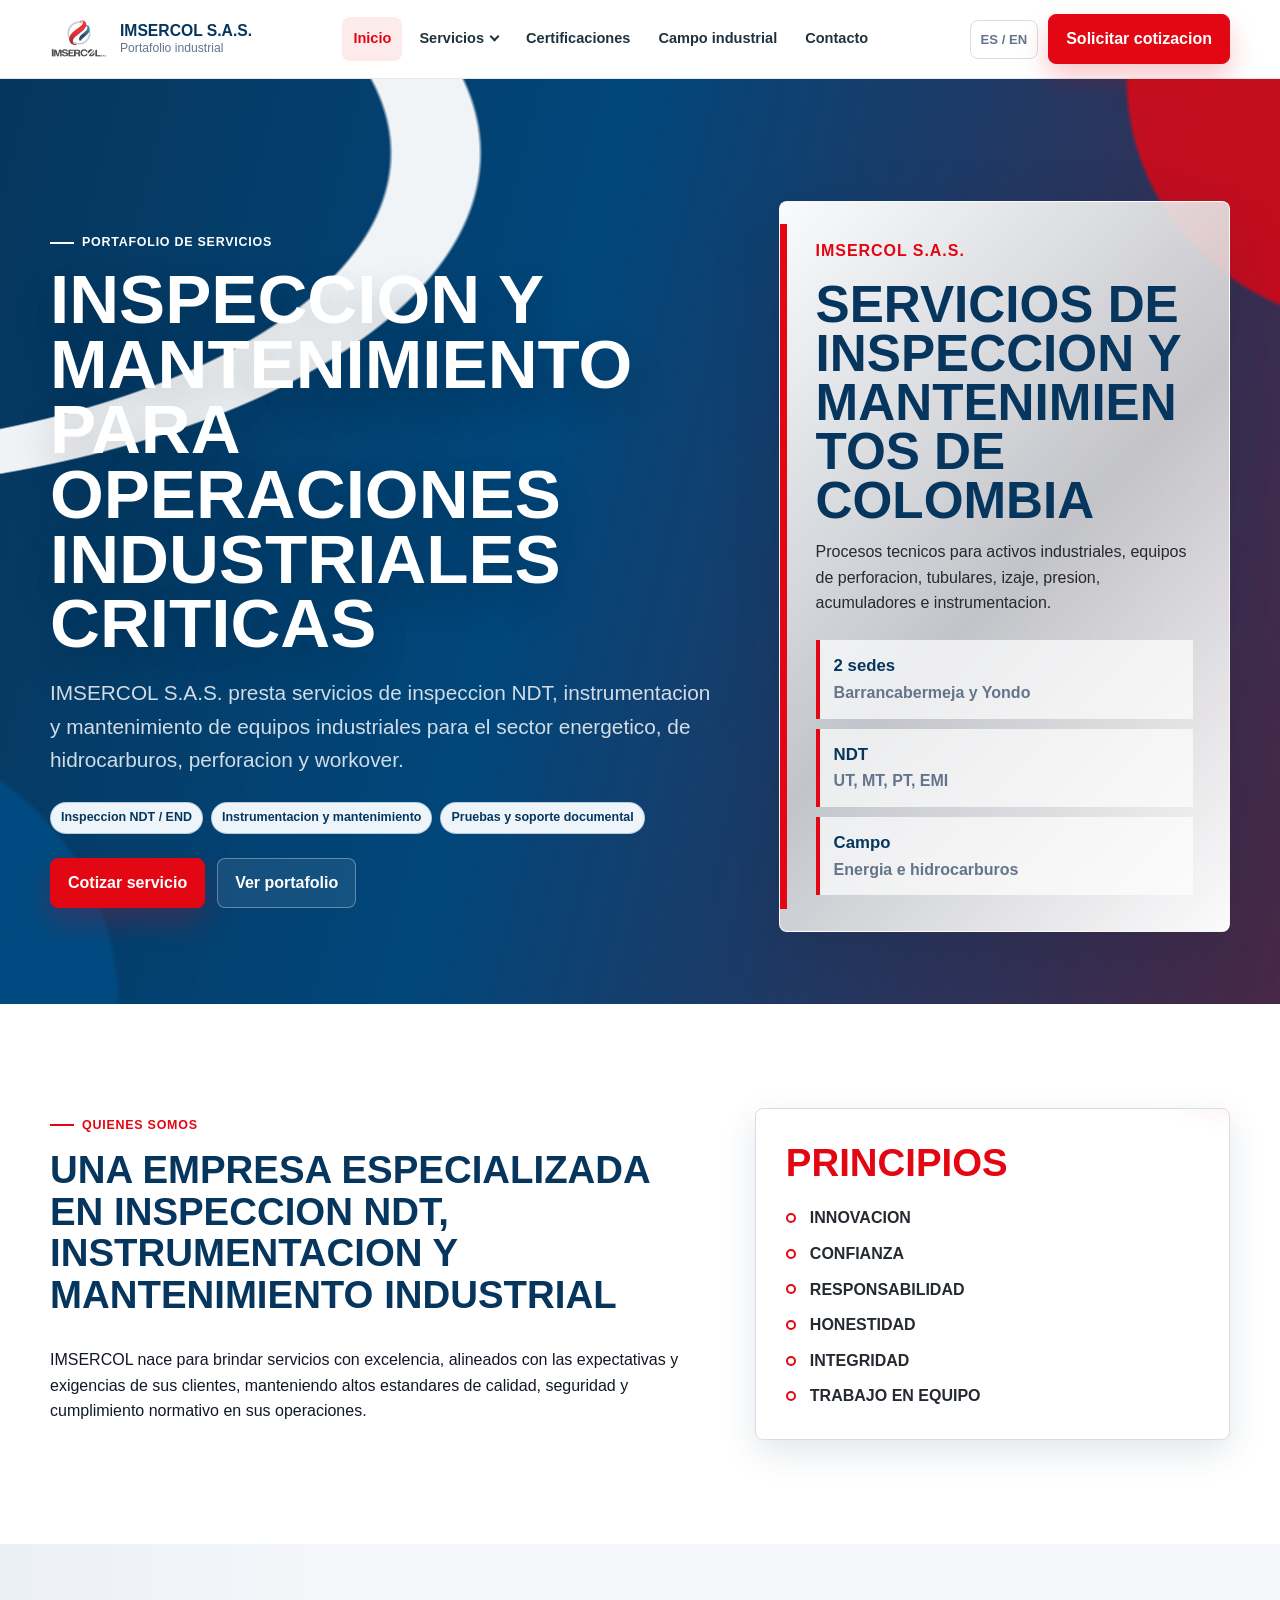
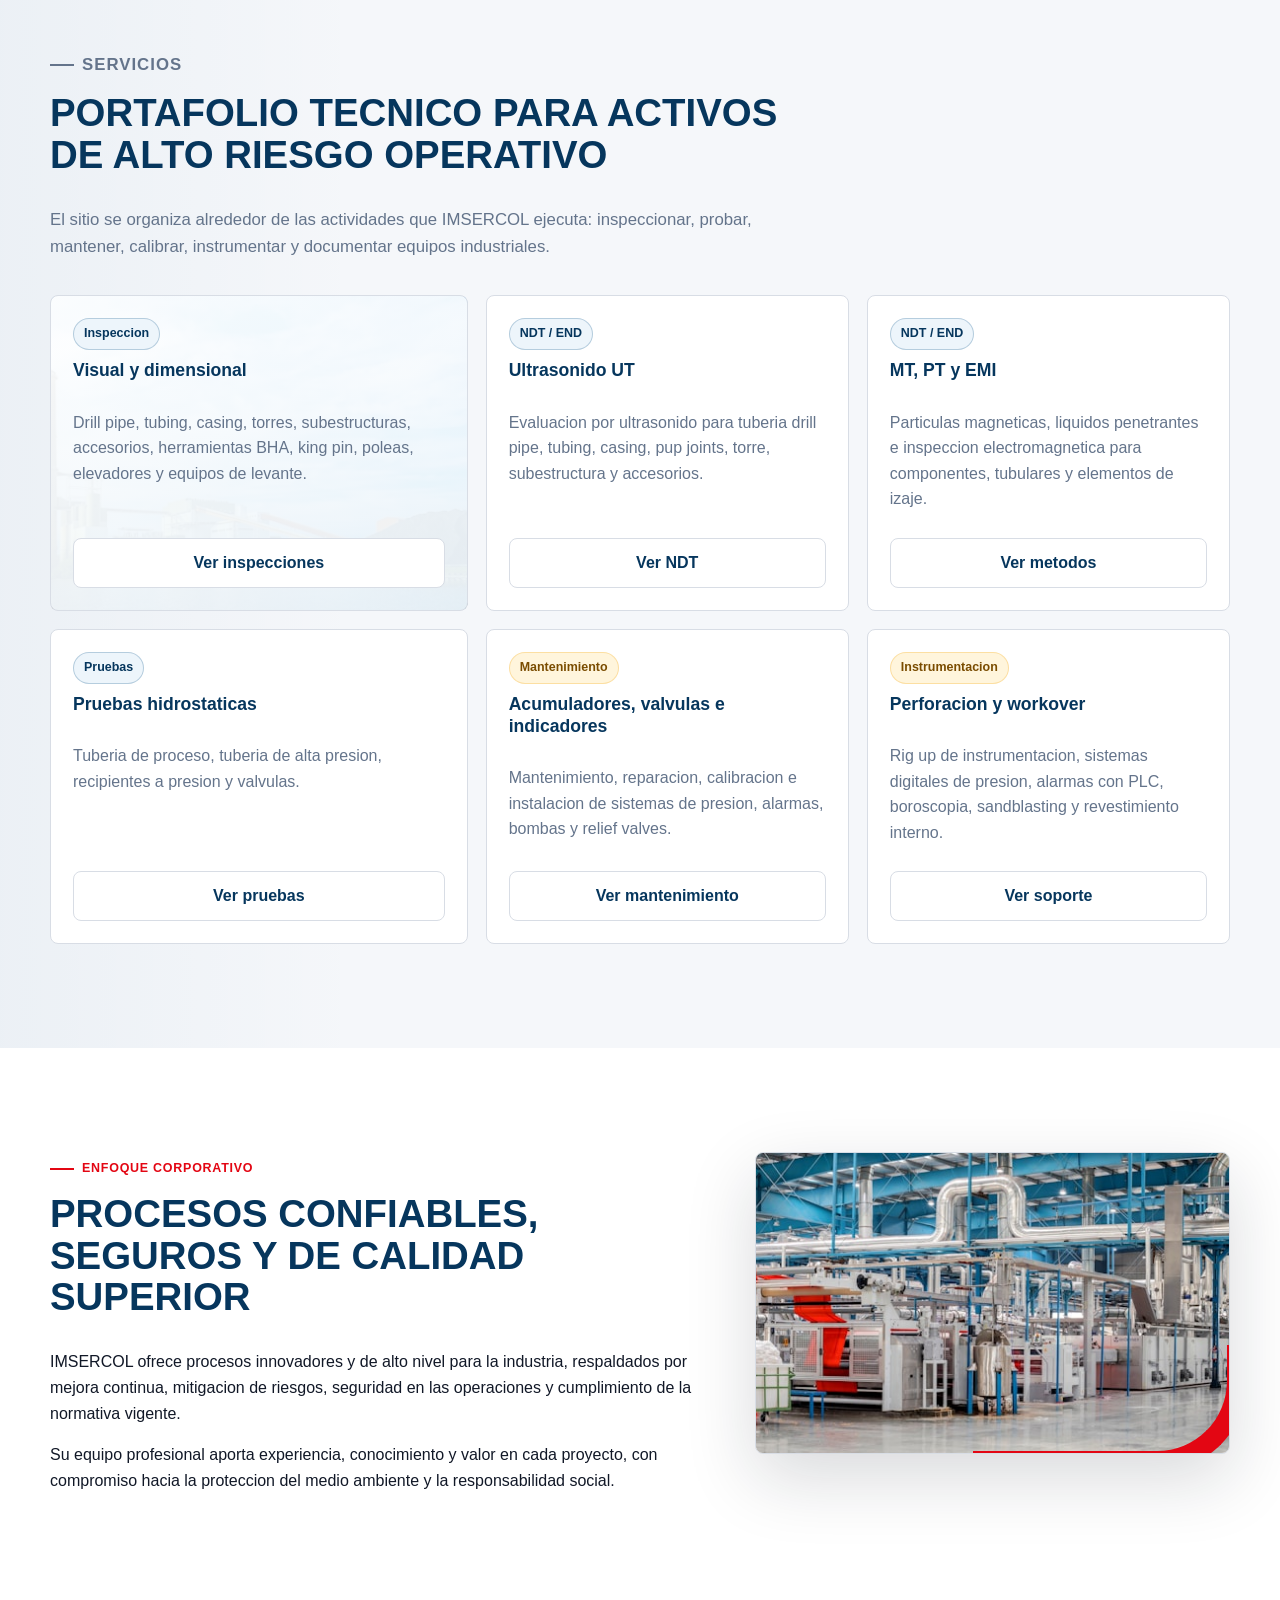
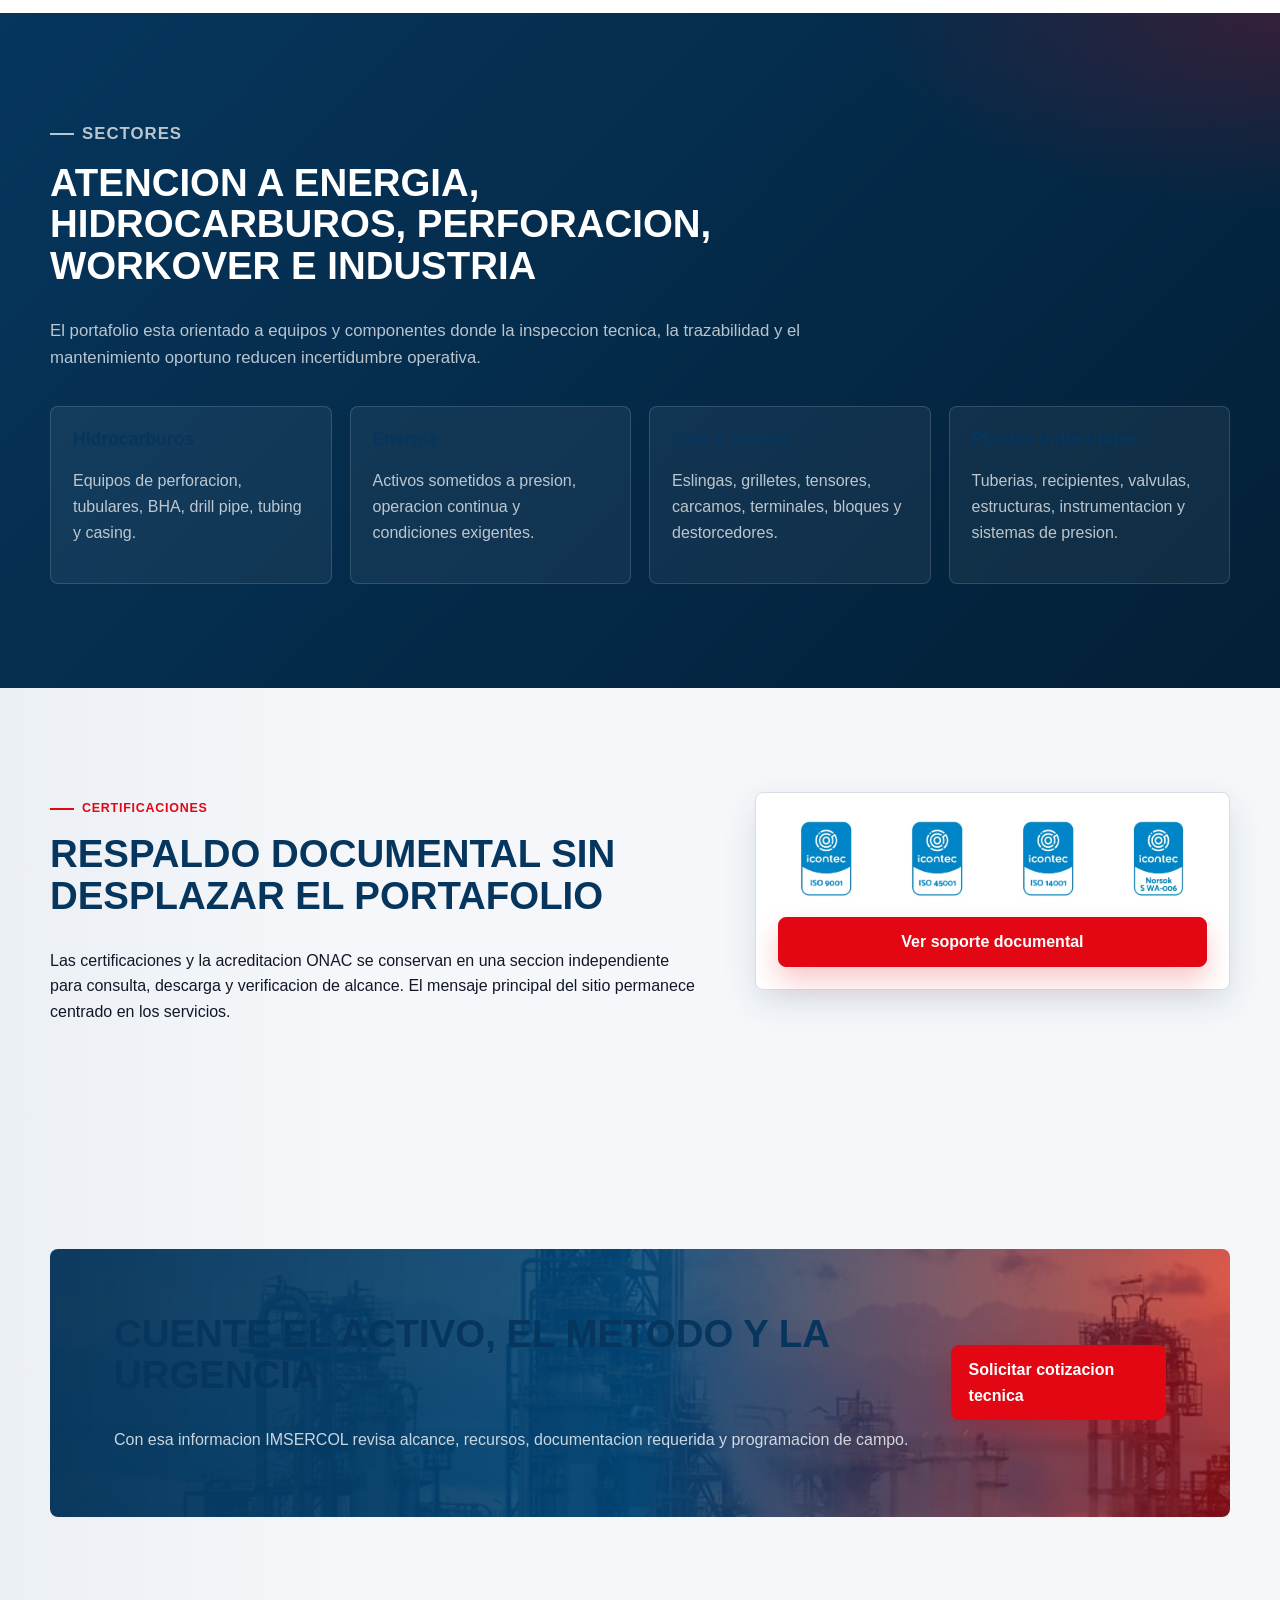
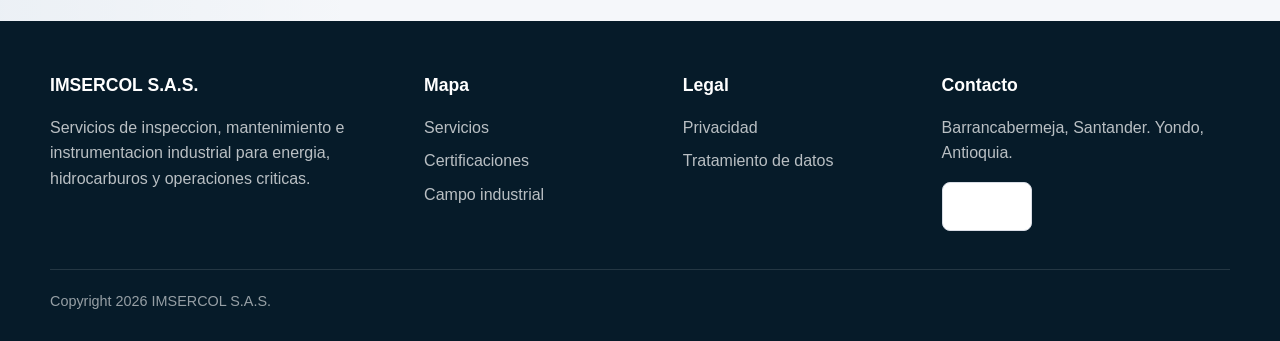
==== commit 84b6eabc: "Redesign site around service portfolio" ====
--- a/index.html
+++ b/index.html
@@ -3,41 +3,30 @@
 <head>
   <meta charset="utf-8">
   <meta name="viewport" content="width=device-width, initial-scale=1">
-  <title>IMSERCOL S.A.S. | Inspeccion NDT y Organismo de Inspeccion acreditado ONAC</title>
-  <meta name="description" content="IMSERCOL S.A.S. presta servicios de inspeccion tecnica industrial y ensayos no destructivos. Organismo de Inspeccion acreditado por ONAC, codigo 23-OIN-020, bajo ISO/IEC 17020:2012.">
+  <title>IMSERCOL S.A.S. | Portafolio de servicios industriales</title>
+  <meta name="description" content="Portafolio de servicios IMSERCOL S.A.S.: inspeccion NDT/END, mantenimiento, instrumentacion, pruebas e inspeccion tecnica para hidrocarburos, energia y activos industriales.">
   <link rel="canonical" href="index.html">
-  <meta property="og:title" content="IMSERCOL S.A.S. | Inspeccion tecnica industrial">
-  <meta property="og:description" content="Inspeccion NDT/END, alcance acreditado ONAC 23-OIN-020 y servicios complementarios industriales.">
+  <meta property="og:title" content="IMSERCOL S.A.S. | Portafolio de servicios">
+  <meta property="og:description" content="Servicios de inspeccion, mantenimiento e instrumentacion industrial para activos criticos.">
   <meta property="og:type" content="website">
-  <meta property="og:image" content="assets/img/008_home_NDT_Ultrasonido_manual_sobre_soldadura.jpg">
+  <meta property="og:image" content="assets/img/020_servicios-industriales_galeria_Tanques_y_tuberia_industrial.jpg">
   <link rel="stylesheet" href="css/styles.css">
   <script type="application/ld+json">
-  {"@context":"https://schema.org","@type":"LocalBusiness","name":"IMSERCOL S.A.S.","legalName":"SERVICIOS DE INSPECCION Y MANTENIMIENTO DE COLOMBIA S.A.S.","taxID":"901.424.894-6","address":{"@type":"PostalAddress","streetAddress":"Calle 74 No. 30-32 La Floresta","addressLocality":"Barrancabermeja","addressRegion":"Santander","addressCountry":"CO"},"areaServed":"Colombia","description":"Inspeccion tecnica industrial, ensayos no destructivos NDT/END y servicios complementarios."}
+  {"@context":"https://schema.org","@type":"LocalBusiness","name":"IMSERCOL S.A.S.","legalName":"SERVICIOS DE INSPECCION Y MANTENIMIENTO DE COLOMBIA S.A.S.","taxID":"901.424.894-6","address":{"@type":"PostalAddress","streetAddress":"Calle 74 No. 30-32 La Floresta","addressLocality":"Barrancabermeja","addressRegion":"Santander","addressCountry":"CO"},"areaServed":"Colombia","description":"Inspeccion NDT/END, mantenimiento, instrumentacion y servicios tecnicos industriales."}
   </script>
 </head>
 <body>
   <header class="site-header">
-    <div class="topbar">
-      <div class="container topbar__inner">
-        <div class="topbar__meta">
-          <span>ONAC 23-OIN-020</span>
-          <span>ISO/IEC 17020:2012</span>
-          <span>Barrancabermeja, Santander</span>
-        </div>
-        <a href="assets/certificados/certificado-onac-23-oin-020.pdf" download>Descargar certificado</a>
-      </div>
-    </div>
     <div class="container nav-shell">
       <a class="brand" href="index.html" aria-label="Inicio IMSERCOL">
         <img src="assets/img/001_home_logo_IMSERCOLSAS_logo.jpg" alt="Logo IMSERCOL S.A.S.">
-        <span><strong>IMSERCOL S.A.S.</strong><span>Inspeccion industrial</span></span>
+        <span><strong>IMSERCOL S.A.S.</strong><span>Portafolio industrial</span></span>
       </a>
       <nav class="nav-menu" data-nav-menu aria-label="Navegacion principal">
         <a href="index.html" aria-current="page">Inicio</a>
         <a href="servicios.html">Servicios</a>
-        <a href="alcance-acreditado.html">Alcance ONAC</a>
-        <a href="acreditacion-onac.html">Acreditacion</a>
-        <a href="proyectos.html">Proyectos</a>
+        <a href="acreditacion-onac.html">Certificaciones</a>
+        <a href="proyectos.html">Campo industrial</a>
         <a href="contacto.html">Contacto</a>
       </nav>
       <div class="nav-actions">
@@ -49,64 +38,50 @@
   </header>
 
   <main>
-    <section class="hero hero--corporate">
+    <section class="hero hero--portfolio" style="--hero-image: url('assets/img/020_servicios-industriales_galeria_Tanques_y_tuberia_industrial.jpg')">
       <div class="container hero__grid">
         <div class="hero-copy">
-          <p class="eyebrow">Inspeccion NDT / END</p>
-          <h1 class="hero-title">Inspeccion tecnica para activos criticos industriales</h1>
-          <p class="lead">Evaluamos la integridad de equipos, estructuras y componentes criticos con procedimientos tecnicos, trazabilidad documental y enfoque en seguridad operativa.</p>
-          <div class="badge-list" aria-label="Datos de acreditacion">
-            <span class="badge">Organismo de Inspeccion acreditado por ONAC</span>
-            <span class="badge">Codigo 23-OIN-020</span>
-            <span class="badge">ISO/IEC 17020:2012</span>
+          <p class="eyebrow">Portafolio de servicios</p>
+          <h1 class="hero-title">Inspeccion y mantenimiento para operaciones industriales criticas</h1>
+          <p class="lead">IMSERCOL S.A.S. presta servicios de inspeccion NDT, instrumentacion y mantenimiento de equipos industriales para el sector energetico, de hidrocarburos, perforacion y workover.</p>
+          <div class="badge-list" aria-label="Servicios principales">
+            <span class="badge">Inspeccion NDT / END</span>
+            <span class="badge">Instrumentacion y mantenimiento</span>
+            <span class="badge">Pruebas y soporte documental</span>
           </div>
           <div class="hero__actions">
-            <a class="btn btn-primary" href="contacto.html">Solicitar cotizacion tecnica</a>
-            <a class="btn btn-ghost" href="alcance-acreditado.html">Consultar alcance ONAC</a>
-          </div>
-          <div class="hero-proof" aria-label="Fortalezas tecnicas">
-            <div class="proof-item"><strong>END / NDT</strong><span>Metodos para evaluacion de integridad sin afectar el activo.</span></div>
-            <div class="proof-item"><strong>Trazabilidad</strong><span>Documentacion tecnica para decisiones de mantenimiento.</span></div>
-            <div class="proof-item"><strong>Campo industrial</strong><span>Atencion a sectores energeticos, petroleros y metalmecanicos.</span></div>
+            <a class="btn btn-primary" href="contacto.html">Cotizar servicio</a>
+            <a class="btn btn-ghost" href="servicios.html">Ver portafolio</a>
           </div>
         </div>
-        <aside class="hero-media" aria-label="Acreditacion e inspeccion industrial">
-          <div class="hero-media__image">
-            <img src="assets/img/008_home_NDT_Ultrasonido_manual_sobre_soldadura.jpg" alt="Ultrasonido manual sobre soldadura industrial">
-          </div>
-          <div class="floating-card floating-card--onac">
-            <img src="assets/onac/onac-acreditado-23-oin-020.png" alt="Simbolo ONAC acreditado 23-OIN-020">
-            <strong>ONAC 23-OIN-020</strong>
-            <span>Organismo de Inspeccion acreditado.</span>
-          </div>
-          <div class="floating-card floating-card--iso">
-            <strong>ISO/IEC 17020:2012</strong>
-            <span>Norma para organismos que realizan inspeccion. Vigencia visible: 2024-07-18 a 2027-07-17.</span>
+        <aside class="portfolio-panel">
+          <span class="panel-kicker">IMSERCOL S.A.S.</span>
+          <h2>Servicios de Inspeccion y Mantenimientos de Colombia</h2>
+          <p>Procesos tecnicos para activos industriales, equipos de perforacion, tubulares, izaje, presion, acumuladores e instrumentacion.</p>
+          <div class="portfolio-stats">
+            <span><strong>2 sedes</strong>Barrancabermeja y Yondo</span>
+            <span><strong>NDT</strong>UT, MT, PT, EMI</span>
+            <span><strong>Campo</strong>Energia e hidrocarburos</span>
           </div>
         </aside>
-      </div>
-      <div class="hero-credential-strip" aria-label="Credenciales IMSERCOL">
-        <div class="credential"><span>Empresa</span><strong>IMSERCOL S.A.S.</strong></div>
-        <div class="credential"><span>NIT</span><strong>901.424.894-6</strong></div>
-        <div class="credential"><span>Sede</span><strong>Barrancabermeja, Santander</strong></div>
-        <div class="credential"><span>Alcance</span><strong>Ver certificado ONAC vigente</strong></div>
       </div>
     </section>
 
     <section class="section section--white">
-      <div class="container">
-        <div class="section-header">
-          <p class="eyebrow">Confianza tecnica</p>
-          <h2>Una estructura pensada para decisiones industriales</h2>
-          <p>IMSERCOL S.A.S. atiende requerimientos de inspeccion, END/NDT y soporte tecnico para activos criticos, con separacion clara entre alcance acreditado y servicios complementarios.</p>
+      <div class="container split">
+        <div>
+          <p class="eyebrow">Quienes somos</p>
+          <h2>Una empresa especializada en inspeccion NDT, instrumentacion y mantenimiento industrial</h2>
+          <p>IMSERCOL nace para brindar servicios con excelencia, alineados con las expectativas y exigencias de sus clientes, manteniendo altos estandares de calidad, seguridad y cumplimiento normativo en sus operaciones.</p>
         </div>
-        <div class="grid grid-3">
-          <article class="card"><h3>Acreditacion ONAC 23-OIN-020</h3><p>Competencia como Organismo de Inspeccion bajo el certificado vigente.</p></article>
-          <article class="card"><h3>ISO/IEC 17020:2012</h3><p>Norma de referencia para organismos que realizan inspeccion.</p></article>
-          <article class="card"><h3>Ensayos no destructivos</h3><p>Metodos NDT/END para evaluar componentes sin afectar su operacion.</p></article>
-          <article class="card"><h3>Barrancabermeja y Colombia</h3><p>Atencion a sectores petrolero, energetico, metalmecanico e industrial.</p></article>
-          <article class="card"><h3>Trazabilidad documental</h3><p>Informes, registros y soporte para la toma de decisiones tecnicas.</p></article>
-          <article class="card"><h3>Seguridad operativa</h3><p>Enfoque en integridad, disponibilidad y control del riesgo industrial.</p></article>
+        <div class="principles-list" aria-label="Principios IMSERCOL">
+          <h3>Principios</h3>
+          <span>Innovacion</span>
+          <span>Confianza</span>
+          <span>Responsabilidad</span>
+          <span>Honestidad</span>
+          <span>Integridad</span>
+          <span>Trabajo en equipo</span>
         </div>
       </div>
     </section>
@@ -114,98 +89,17 @@
     <section class="section">
       <div class="container">
         <div class="section-header">
-          <p class="eyebrow">Ruta rapida</p>
-          <h2>Encuentra la accion correcta segun tu necesidad</h2>
-          <p>Un comprador tecnico no siempre necesita navegar toda la web. Estos accesos reducen pasos y separan alcance acreditado, soporte documental y cotizacion.</p>
+          <p class="eyebrow">Servicios</p>
+          <h2>Portafolio tecnico para activos de alto riesgo operativo</h2>
+          <p>El sitio se organiza alrededor de las actividades que IMSERCOL ejecuta: inspeccionar, probar, mantener, calibrar, instrumentar y documentar equipos industriales.</p>
         </div>
-        <div class="decision-grid">
-          <article class="decision-card decision-card--dark">
-            <span class="badge">Prioridad tecnica</span>
-            <h3 style="font-size:clamp(1.7rem,3vw,2.45rem);margin-top:18px">Necesito inspeccionar un activo critico</h3>
-            <p>Envia activo, ubicacion, servicio requerido y fecha tentativa. IMSERCOL revisa si corresponde al alcance acreditado ONAC o a un servicio complementario.</p>
-            <div class="hero__actions">
-              <a class="btn btn-primary" href="contacto.html">Enviar requerimiento</a>
-              <a class="btn btn-ghost" href="servicios.html">Ver servicios</a>
-            </div>
-          </article>
-          <article class="decision-card">
-            <h3>Accesos ejecutivos</h3>
-            <div class="decision-actions">
-              <a class="decision-link" href="alcance-acreditado.html">Verificar alcance ONAC <span>Tabla tecnica</span></a>
-              <a class="decision-link" href="assets/certificados/certificado-onac-23-oin-020.pdf" download>Descargar certificado <span>PDF oficial</span></a>
-              <a class="decision-link" href="acreditacion-onac.html">Revisar acreditacion <span>Codigo y vigencia</span></a>
-              <a class="decision-link" href="proyectos.html">Ver galeria tecnica <span>Referencias visuales</span></a>
-            </div>
-            <p class="compliance-note" style="margin-top:18px"><strong>Criterio ONAC:</strong> los servicios complementarios se validan por separado y no se presentan como cubiertos por la acreditacion salvo inclusion expresa en el certificado vigente.</p>
-          </article>
-        </div>
-      </div>
-    </section>
-
-    <section class="section section--white">
-      <div class="container">
-        <div class="section-header">
-          <p class="eyebrow">Por que IMSERCOL</p>
-          <h2>Rigor tecnico para operaciones industriales exigentes</h2>
-          <p>La propuesta de IMSERCOL se centra en revisar el requerimiento, confirmar el metodo aplicable y entregar soporte documental claro para equipos y activos criticos.</p>
-        </div>
-        <div class="grid grid-3">
-          <article class="card"><h3>Competencia tecnica</h3><p>Personal y procedimientos orientados a actividades de inspeccion industrial y ensayos NDT/END.</p></article>
-          <article class="card"><h3>Trazabilidad documental</h3><p>Registros e informes para soportar decisiones de mantenimiento, integridad y seguridad.</p></article>
-          <article class="card"><h3>Experiencia industrial</h3><p>Enfoque B2B para petroleo y gas, energia, metalmecanica, infraestructura y plantas industriales.</p></article>
-          <article class="card"><h3>Enfoque en seguridad</h3><p>Revision tecnica para reducir incertidumbre operativa en activos sometidos a servicio critico.</p></article>
-          <article class="card"><h3>Acreditacion ONAC</h3><p>Organismo de Inspeccion acreditado por ONAC, codigo 23-OIN-020, bajo ISO/IEC 17020:2012.</p></article>
-          <article class="card"><h3>Atencion en campo</h3><p>Soporte para requerimientos tecnicos en Barrancabermeja, Santander y otros frentes industriales en Colombia.</p></article>
-        </div>
-      </div>
-    </section>
-
-    <section class="section">
-      <div class="container">
-        <div class="section-header">
-          <p class="eyebrow">Servicios principales</p>
-          <h2>Alcance acreditado separado de servicios complementarios</h2>
-          <p>Esta separacion evita interpretar que ONAC cubre servicios no incluidos expresamente en el certificado 23-OIN-020.</p>
-        </div>
-        <div class="split">
-          <div>
-            <h3>Servicios bajo alcance acreditado ONAC</h3>
-            <div class="grid grid-2">
-              <article class="service-card"><span class="badge">Alcance ONAC</span><h3>Inspeccion visual</h3><p>Revision tecnica de tuberia, equipos de levante, torre, subestructura y accesorios segun certificado vigente.</p><a class="btn btn-secondary" href="alcance-acreditado.html">Ver alcance</a></article>
-              <article class="service-card"><span class="badge">Alcance ONAC</span><h3>Inspeccion dimensional</h3><p>Control dimensional de componentes industriales incluidos en el alcance del certificado.</p><a class="btn btn-secondary" href="alcance-acreditado.html">Ver alcance</a></article>
-              <article class="service-card"><span class="badge">Alcance ONAC</span><h3>Ultrasonido</h3><p>Medicion y evaluacion por ultrasonido para tuberia, accesorios y componentes indicados en el certificado.</p><a class="btn btn-secondary" href="alcance-acreditado.html">Ver alcance</a></article>
-              <article class="service-card"><span class="badge">Alcance ONAC</span><h3>Particulas magneticas</h3><p>Inspeccion para elementos ferromagneticos, izaje y herramientas de perforacion dentro del alcance aplicable.</p><a class="btn btn-secondary" href="alcance-acreditado.html">Ver alcance</a></article>
-              <article class="service-card"><span class="badge">Alcance ONAC</span><h3>Liquidos penetrantes</h3><p>Ensayo superficial para King Pin, torre, subestructura y accesorios segun certificado.</p><a class="btn btn-secondary" href="alcance-acreditado.html">Ver alcance</a></article>
-              <article class="service-card"><span class="badge">Alcance ONAC</span><h3>Pruebas hidrostaticas</h3><p>Inspeccion para tuberias, recipientes a presion y valvulas segun documentos visibles en certificado.</p><a class="btn btn-secondary" href="alcance-acreditado.html">Ver alcance</a></article>
-            </div>
-          </div>
-          <div>
-            <h3>Servicios complementarios</h3>
-            <div class="grid">
-              <article class="service-card"><span class="badge badge-warning">Complementario</span><h3>Mantenimiento de equipos</h3><p>Servicio complementario. Verificar cobertura frente al alcance acreditado vigente.</p></article>
-              <article class="service-card"><span class="badge badge-warning">Complementario</span><h3>Calibracion</h3><p>Servicio complementario. Verificar cobertura frente al alcance acreditado vigente.</p></article>
-              <article class="service-card"><span class="badge badge-warning">Complementario</span><h3>Boroscopia / RVT</h3><p>Servicio complementario. Verificar cobertura frente al alcance acreditado vigente.</p></article>
-              <article class="service-card"><span class="badge badge-warning">Complementario</span><h3>Soporte tecnico industrial</h3><p>Apoyo documental y operativo para actividades de campo.</p></article>
-            </div>
-          </div>
-        </div>
-      </div>
-    </section>
-
-    <section class="section">
-      <div class="container">
-        <div class="split">
-          <div>
-            <p class="eyebrow">Proceso de trabajo</p>
-            <h2>Del requerimiento al informe documentado</h2>
-            <p>El flujo esta pensado para que el cliente sepa si su solicitud corresponde al alcance acreditado ONAC o a un servicio complementario antes de avanzar.</p>
-          </div>
-          <div class="grid">
-            <article class="card"><h3>1. Recibimos el requerimiento</h3><p>Se identifica el activo, ubicacion, condicion operativa y urgencia del servicio.</p></article>
-            <article class="card"><h3>2. Revisamos el alcance tecnico</h3><p>Se contrasta el servicio solicitado con el certificado vigente y los documentos normativos aplicables.</p></article>
-            <article class="card"><h3>3. Programamos inspeccion</h3><p>Se coordinan recursos, seguridad en campo y documentos de soporte.</p></article>
-            <article class="card"><h3>4. Ejecutamos y documentamos</h3><p>Se realiza la actividad tecnica y se entrega informe con trazabilidad.</p></article>
-          </div>
+        <div class="portfolio-service-grid">
+          <article class="service-card service-card--featured"><span class="badge">Inspeccion</span><h3>Visual y dimensional</h3><p>Drill pipe, tubing, casing, torres, subestructuras, accesorios, herramientas BHA, king pin, poleas, elevadores y equipos de levante.</p><a class="btn btn-secondary" href="servicios.html#inspeccion">Ver inspecciones</a></article>
+          <article class="service-card"><span class="badge">NDT / END</span><h3>Ultrasonido UT</h3><p>Evaluacion por ultrasonido para tuberia drill pipe, tubing, casing, pup joints, torre, subestructura y accesorios.</p><a class="btn btn-secondary" href="servicios.html#ndt">Ver NDT</a></article>
+          <article class="service-card"><span class="badge">NDT / END</span><h3>MT, PT y EMI</h3><p>Particulas magneticas, liquidos penetrantes e inspeccion electromagnetica para componentes, tubulares y elementos de izaje.</p><a class="btn btn-secondary" href="servicios.html#ndt">Ver metodos</a></article>
+          <article class="service-card"><span class="badge">Pruebas</span><h3>Pruebas hidrostaticas</h3><p>Tuberia de proceso, tuberia de alta presion, recipientes a presion y valvulas.</p><a class="btn btn-secondary" href="servicios.html#pruebas">Ver pruebas</a></article>
+          <article class="service-card"><span class="badge badge-warning">Mantenimiento</span><h3>Acumuladores, valvulas e indicadores</h3><p>Mantenimiento, reparacion, calibracion e instalacion de sistemas de presion, alarmas, bombas y relief valves.</p><a class="btn btn-secondary" href="servicios.html#mantenimiento">Ver mantenimiento</a></article>
+          <article class="service-card"><span class="badge badge-warning">Instrumentacion</span><h3>Perforacion y workover</h3><p>Rig up de instrumentacion, sistemas digitales de presion, alarmas con PLC, boroscopia, sandblasting y revestimiento interno.</p><a class="btn btn-secondary" href="servicios.html#instrumentacion">Ver soporte</a></article>
         </div>
       </div>
     </section>
@@ -213,15 +107,46 @@
     <section class="section section--white">
       <div class="container split">
         <div>
-          <p class="eyebrow">Documentacion</p>
-          <h2>Trazabilidad para decisiones de mantenimiento e integridad</h2>
-          <p>La documentacion tecnica ayuda a sostener decisiones de aceptacion, rechazo, seguimiento o intervencion sobre activos industriales.</p>
+          <p class="eyebrow">Enfoque corporativo</p>
+          <h2>Procesos confiables, seguros y de calidad superior</h2>
+          <p>IMSERCOL ofrece procesos innovadores y de alto nivel para la industria, respaldados por mejora continua, mitigacion de riesgos, seguridad en las operaciones y cumplimiento de la normativa vigente.</p>
+          <p>Su equipo profesional aporta experiencia, conocimiento y valor en cada proyecto, con compromiso hacia la proteccion del medio ambiente y la responsabilidad social.</p>
         </div>
-        <div class="grid grid-2">
-          <article class="card"><h3>Informes tecnicos</h3><p>Resultados organizados para revision del cliente y seguimiento interno.</p></article>
-          <article class="card"><h3>Registro fotografico</h3><p>Evidencia visual cuando aplica al servicio y al requerimiento.</p></article>
-          <article class="card"><h3>Procedimientos de inspeccion</h3><p>Metodos y criterios asociados a la actividad tecnica solicitada.</p></article>
-          <article class="card"><h3>Criterios normativos</h3><p>Referencias visibles en el certificado o definidas por el requerimiento contractual.</p></article>
+        <div class="media-frame media-frame--curve">
+          <img src="assets/img/014_servicios-industriales_header_Instalacion_industrial_textil_fabrica.jpg" alt="Instalacion industrial">
+        </div>
+      </div>
+    </section>
+
+    <section class="section section--dark">
+      <div class="container">
+        <div class="section-header">
+          <p class="eyebrow">Sectores</p>
+          <h2>Atencion a energia, hidrocarburos, perforacion, workover e industria</h2>
+          <p>El portafolio esta orientado a equipos y componentes donde la inspeccion tecnica, la trazabilidad y el mantenimiento oportuno reducen incertidumbre operativa.</p>
+        </div>
+        <div class="grid grid-4">
+          <article class="card"><h3>Hidrocarburos</h3><p>Equipos de perforacion, tubulares, BHA, drill pipe, tubing y casing.</p></article>
+          <article class="card"><h3>Energia</h3><p>Activos sometidos a presion, operacion continua y condiciones exigentes.</p></article>
+          <article class="card"><h3>Izaje y levante</h3><p>Eslingas, grilletes, tensores, carcamos, terminales, bloques y destorcedores.</p></article>
+          <article class="card"><h3>Plantas industriales</h3><p>Tuberias, recipientes, valvulas, estructuras, instrumentacion y sistemas de presion.</p></article>
+        </div>
+      </div>
+    </section>
+
+    <section class="section">
+      <div class="container split">
+        <div>
+          <p class="eyebrow">Certificaciones</p>
+          <h2>Respaldo documental sin desplazar el portafolio</h2>
+          <p>Las certificaciones y la acreditacion ONAC se conservan en una seccion independiente para consulta, descarga y verificacion de alcance. El mensaje principal del sitio permanece centrado en los servicios.</p>
+        </div>
+        <div class="certificate-strip">
+          <img src="assets/img/030_acreditaciones_certificaciones_Sello_icontec_ISO_9001.jpg" alt="ISO 9001">
+          <img src="assets/img/026_acreditaciones_certificaciones_Sello_icontec_ISO_45001.jpg" alt="ISO 45001">
+          <img src="assets/img/028_acreditaciones_certificaciones_Sello_icontec_ISO_14001.jpg" alt="ISO 14001">
+          <img src="assets/img/024_acreditaciones_certificaciones_Sello_icontec_Norsok_S_WA-006.jpg" alt="Norsok S WA-006">
+          <a class="btn btn-primary" href="acreditacion-onac.html">Ver soporte documental</a>
         </div>
       </div>
     </section>
@@ -230,8 +155,8 @@
       <div class="container">
         <div class="cta-band">
           <div>
-            <h2>Cuentanos que activo necesitas inspeccionar</h2>
-            <p>Nuestro equipo tecnico revisara el alcance del servicio y la documentacion requerida.</p>
+            <h2>Cuente el activo, el metodo y la urgencia</h2>
+            <p>Con esa informacion IMSERCOL revisa alcance, recursos, documentacion requerida y programacion de campo.</p>
           </div>
           <a class="btn btn-primary" href="contacto.html">Solicitar cotizacion tecnica</a>
         </div>
@@ -241,17 +166,17 @@
 
   <footer class="site-footer">
     <div class="container footer-grid">
-      <div><h3>IMSERCOL S.A.S.</h3><p>Inspeccion tecnica industrial, ensayos NDT/END y servicios complementarios para activos industriales.</p><span class="badge">ONAC 23-OIN-020 | ISO/IEC 17020:2012</span></div>
-      <div><h3>Mapa</h3><div class="footer-links"><a href="servicios.html">Servicios</a><a href="alcance-acreditado.html">Alcance ONAC</a><a href="acreditacion-onac.html">Acreditacion</a><a href="proyectos.html">Proyectos</a></div></div>
+      <div><h3>IMSERCOL S.A.S.</h3><p>Servicios de inspeccion, mantenimiento e instrumentacion industrial para energia, hidrocarburos y operaciones criticas.</p></div>
+      <div><h3>Mapa</h3><div class="footer-links"><a href="servicios.html">Servicios</a><a href="acreditacion-onac.html">Certificaciones</a><a href="proyectos.html">Campo industrial</a></div></div>
       <div><h3>Legal</h3><div class="footer-links"><a href="legal/privacidad.html">Privacidad</a><a href="legal/tratamiento-datos.html">Tratamiento de datos</a></div></div>
-      <div><h3>Contacto</h3><p>Calle 74 No. 30-32 La Floresta, Barrancabermeja, Santander.</p><a class="btn btn-secondary" href="contacto.html">Cotizar</a></div>
+      <div><h3>Contacto</h3><p>Barrancabermeja, Santander. Yondo, Antioquia.</p><a class="btn btn-secondary" href="contacto.html">Cotizar</a></div>
     </div>
-    <div class="container footer-bottom">Copyright 2026 IMSERCOL S.A.S. La acreditacion ONAC aplica solo al alcance vigente del certificado 23-OIN-020.</div>
+    <div class="container footer-bottom">Copyright 2026 IMSERCOL S.A.S.</div>
   </footer>
   <button class="back-top" type="button" aria-label="Volver arriba" data-back-top>^</button>
   <div class="mobile-action-bar" aria-label="Acciones rapidas">
     <a class="btn btn-primary" href="contacto.html">Cotizar</a>
-    <a class="btn btn-secondary" href="alcance-acreditado.html">Alcance</a>
+    <a class="btn btn-secondary" href="servicios.html">Servicios</a>
   </div>
   <script src="js/data.js"></script>
   <script src="js/main.js"></script>
--- a/css/styles.css
+++ b/css/styles.css
@@ -1,28 +1,34 @@
 :root {
-  --font-main: "Inter", system-ui, -apple-system, BlinkMacSystemFont, "Segoe UI", Arial, Helvetica, sans-serif;
-  --color-primary: #06263a;
-  --color-primary-2: #0b5d7a;
-  --color-accent: #28b8d8;
+  --font-main: Arial, Helvetica, sans-serif;
+  --font-display: Impact, "Arial Black", "Arial Narrow", Arial, Helvetica, sans-serif;
+  --color-primary: #073b63;
+  --color-primary-2: #005b94;
+  --color-accent: #e30613;
   --color-warning: #f6b73c;
-  --color-bg: #f8fafc;
-  --color-text: #081a24;
+  --color-bg: #f5f7fa;
+  --color-text: #111827;
   --color-muted: #64748b;
   --radius-sm: 8px;
   --radius-md: 14px;
   --radius-lg: 24px;
-  --shadow-soft: 0 12px 35px rgba(6, 38, 58, .12);
-  --ink: #081a24;
-  --petrol: #06263a;
-  --petrol-2: #0b5d7a;
-  --cyan: #28b8d8;
-  --steel: #1e2933;
+  --shadow-soft: 0 12px 35px rgba(7, 59, 99, .12);
+  --ink: #111827;
+  --petrol: #073b63;
+  --petrol-2: #005b94;
+  --cyan: #e30613;
+  --red: #e30613;
+  --red-dark: #a90016;
+  --blue: #004b83;
+  --blue-dark: #06365d;
+  --metal: #d8d8d8;
+  --steel: #252a31;
   --muted: #64748b;
-  --line: #d9e2ea;
-  --paper: #f8fafc;
+  --line: #d8dde5;
+  --paper: #f5f7fa;
   --white: #ffffff;
   --warning: #f6b73c;
   --ok: #1fa97a;
-  --shadow: 0 24px 70px rgba(8, 26, 36, .16);
+  --shadow: 0 24px 70px rgba(17, 24, 39, .16);
   --radius: 8px;
   --max: 1180px;
   --header: 78px;
@@ -182,6 +188,28 @@
   background: #eaf5f8;
 }
 
+.nav-menu a.nav-link--mega {
+  display: inline-flex;
+  align-items: center;
+  gap: 7px;
+}
+
+.nav-menu a.nav-link--mega::after {
+  content: "";
+  width: 7px;
+  height: 7px;
+  margin-top: -4px;
+  border-right: 2px solid currentColor;
+  border-bottom: 2px solid currentColor;
+  transform: rotate(45deg);
+  transition: transform .2s var(--ease), margin .2s var(--ease);
+}
+
+.site-header.mega-open .nav-menu a.nav-link--mega[aria-expanded="true"]::after {
+  margin-top: 3px;
+  transform: rotate(225deg);
+}
+
 .mega-panel {
   position: absolute;
   left: 0;
@@ -190,6 +218,7 @@
   z-index: 38;
   opacity: 0;
   visibility: hidden;
+  pointer-events: none;
   transform: translateY(-8px);
   transition: opacity .22s var(--ease), transform .22s var(--ease), visibility .22s var(--ease);
 }
@@ -197,6 +226,7 @@
 .site-header.mega-open .mega-panel {
   opacity: 1;
   visibility: visible;
+  pointer-events: auto;
   transform: translateY(0);
 }
 
@@ -205,6 +235,8 @@
   grid-template-columns: .84fr .9fr 1.32fr;
   gap: 28px;
   padding: 22px;
+  max-height: calc(100vh - 118px);
+  overflow-y: auto;
   border: 1px solid rgba(217, 226, 234, .9);
   border-top: 0;
   border-radius: 0 0 var(--radius) var(--radius);
@@ -213,13 +245,21 @@
   backdrop-filter: blur(18px);
 }
 
+.mega-panel__inner--portfolio {
+  grid-template-columns: minmax(250px, .78fr) minmax(430px, 1.35fr) minmax(260px, .82fr);
+  gap: 18px;
+  padding: 18px;
+  background:
+    linear-gradient(180deg, rgba(255, 255, 255, .98), rgba(245, 247, 250, .98));
+}
+
 .mega-panel__intro {
   padding: 22px;
   border-radius: var(--radius);
   color: var(--white);
   background:
     linear-gradient(130deg, rgba(6, 38, 58, .96), rgba(11, 93, 122, .88)),
-    url("../assets/img/020_servicios-industriales_galeria_Tanques_y_tuberia.jpg") center / cover no-repeat;
+    url("../assets/img/020_servicios-industriales_galeria_Tanques_y_tuberia_industrial.jpg") center / cover no-repeat;
 }
 
 .mega-panel__intro .eyebrow {
@@ -233,6 +273,13 @@
 
 .mega-panel__intro p {
   color: rgba(255, 255, 255, .78);
+}
+
+.mega-panel__actions {
+  display: flex;
+  flex-wrap: wrap;
+  gap: 10px;
+  margin-top: 18px;
 }
 
 .mega-kpis {
@@ -264,6 +311,103 @@
   border: 1px solid var(--line);
   border-radius: var(--radius);
   background: var(--white);
+}
+
+.mega-panel__services,
+.mega-panel__support {
+  min-width: 0;
+}
+
+.mega-panel__services {
+  padding: 18px;
+  border: 1px solid var(--line);
+  border-radius: var(--radius);
+  background: var(--white);
+}
+
+.mega-panel__services h4,
+.mega-quote-note h4 {
+  margin: 0 0 12px;
+  color: var(--blue-dark);
+  font-size: .78rem;
+  font-weight: 900;
+  text-transform: uppercase;
+  letter-spacing: .08em;
+}
+
+.mega-service-grid {
+  display: grid;
+  grid-template-columns: repeat(2, minmax(0, 1fr));
+  gap: 10px;
+}
+
+.mega-service-grid a {
+  display: block;
+  min-height: 112px;
+  padding: 14px;
+  border: 1px solid var(--line);
+  border-radius: var(--radius);
+  background: var(--paper);
+  transition: border-color .18s var(--ease), background .18s var(--ease), transform .18s var(--ease);
+}
+
+.mega-service-grid a:hover,
+.mega-service-grid a:focus-visible {
+  border-color: rgba(227, 6, 19, .36);
+  background: #fff;
+  transform: translateY(-1px);
+}
+
+.mega-service-grid strong {
+  display: block;
+  color: var(--blue-dark);
+  font-size: .96rem;
+  line-height: 1.18;
+}
+
+.mega-service-grid span {
+  display: block;
+  margin-top: 6px;
+  color: var(--muted);
+  font-size: .82rem;
+  line-height: 1.35;
+}
+
+.mega-panel__support {
+  display: grid;
+  gap: 12px;
+}
+
+.mega-quote-note {
+  padding: 16px;
+  border: 1px solid rgba(227, 6, 19, .18);
+  border-radius: var(--radius);
+  background: #fff7f7;
+}
+
+.mega-quote-note span {
+  position: relative;
+  display: block;
+  padding: 9px 0 9px 18px;
+  border-bottom: 1px solid rgba(227, 6, 19, .12);
+  color: var(--steel);
+  font-size: .86rem;
+  font-weight: 800;
+}
+
+.mega-quote-note span:last-child {
+  border-bottom: 0;
+}
+
+.mega-quote-note span::before {
+  content: "";
+  position: absolute;
+  left: 0;
+  top: 1.05em;
+  width: 7px;
+  height: 7px;
+  border-radius: 50%;
+  background: var(--red);
 }
 
 .mega-panel__decision h4 {
@@ -328,6 +472,10 @@
 }
 
 .mobile-nav-panel {
+  display: none;
+}
+
+.mobile-nav-close {
   display: none;
 }
 
@@ -408,14 +556,22 @@
   background: transparent;
 }
 
+.nav-toggle[aria-expanded="true"] {
+  color: var(--white);
+  background: var(--petrol);
+  border-color: var(--petrol);
+}
+
 .nav-toggle[aria-expanded="true"] span::before {
   top: 0;
   transform: rotate(45deg);
+  background: currentColor;
 }
 
 .nav-toggle[aria-expanded="true"] span::after {
   top: 0;
   transform: rotate(-45deg);
+  background: currentColor;
 }
 
 .btn {
@@ -605,7 +761,8 @@
 }
 
 .hero-panel,
-.onac-panel {
+.onac-panel,
+.info-panel {
   background: rgba(255, 255, 255, .95);
   color: var(--ink);
   border: 1px solid rgba(255, 255, 255, .8);
@@ -701,7 +858,7 @@
   box-shadow: 0 22px 54px rgba(0, 0, 0, .24);
 }
 
-.floating-card--onac {
+.floating-card--ndt {
   top: 0;
   left: 0;
 }
@@ -905,6 +1062,13 @@
   color: var(--muted);
 }
 
+.card > img {
+  width: 100%;
+  height: 132px;
+  object-fit: contain;
+  margin-bottom: 16px;
+}
+
 .decision-grid {
   display: grid;
   grid-template-columns: 1.08fr .92fr;
@@ -1308,6 +1472,10 @@
     grid-column: 2;
     grid-row: 1;
     justify-self: end;
+  }
+
+  .nav-actions .lang-switch {
+    margin-right: 56px;
   }
 
   .nav-menu {
@@ -1345,9 +1513,16 @@
   }
 
   .nav-menu a {
+    display: flex;
+    align-items: center;
+    justify-content: space-between;
     padding: 13px 10px;
     border-radius: var(--radius);
     border-bottom: 1px solid var(--line);
+  }
+
+  .nav-menu a.nav-link--mega::after {
+    display: none;
   }
 
   .nav-menu > .nav-link {
@@ -1363,6 +1538,41 @@
     display: grid;
     gap: 14px;
     margin-top: 14px;
+  }
+
+  .mobile-nav-close {
+    position: absolute;
+    top: 16px;
+    right: 30px;
+    z-index: 2;
+    width: 44px;
+    height: 44px;
+    display: inline-flex;
+    align-items: center;
+    justify-content: center;
+    border: 1px solid var(--petrol);
+    border-radius: var(--radius);
+    background: var(--petrol);
+    color: var(--white);
+    box-shadow: 0 12px 24px rgba(8, 26, 36, .16);
+  }
+
+  .mobile-nav-close span,
+  .mobile-nav-close span::before {
+    content: "";
+    display: block;
+    width: 19px;
+    height: 2px;
+    border-radius: 2px;
+    background: currentColor;
+  }
+
+  .mobile-nav-close span {
+    transform: rotate(45deg);
+  }
+
+  .mobile-nav-close span::before {
+    transform: rotate(90deg);
   }
 
   .mobile-nav-actions {
@@ -1408,9 +1618,19 @@
     display: inline-flex;
     position: fixed;
     top: 12px;
-    right: auto;
-    left: 86px;
+    right: 20px;
+    left: auto;
+    z-index: 70;
+    color: var(--white);
+    background: var(--petrol);
+    border-color: var(--petrol);
     box-shadow: 0 10px 24px rgba(8, 26, 36, .12);
+  }
+
+  .nav-toggle span,
+  .nav-toggle span::before,
+  .nav-toggle span::after {
+    background: currentColor;
   }
 
   .nav-actions .btn-primary {
@@ -1545,7 +1765,7 @@
 
   .hero-media__image,
   .floating-card,
-  .floating-card--onac,
+  .floating-card--ndt,
   .floating-card--iso {
     position: relative;
     inset: auto;
@@ -1636,6 +1856,16 @@
     background: rgba(248, 250, 252, .96);
     box-shadow: 0 18px 44px rgba(8, 26, 36, .18);
     backdrop-filter: blur(14px);
+    opacity: 0;
+    pointer-events: none;
+    transform: translateY(18px);
+    transition: opacity .22s var(--ease), transform .22s var(--ease);
+  }
+
+  .mobile-action-bar.is-visible {
+    opacity: 1;
+    pointer-events: auto;
+    transform: translateY(0);
   }
 
   .mobile-action-bar .btn {
@@ -1690,3 +1920,349 @@
     width: 100%;
   }
 }
+
+/* IMSERCOL portfolio refresh */
+body {
+  background:
+    linear-gradient(90deg, rgba(0, 75, 131, .04), transparent 28%),
+    var(--paper);
+}
+
+.site-header {
+  background: rgba(255, 255, 255, .96);
+}
+
+.brand strong,
+.credential strong,
+.mega-panel__cols h4,
+.mobile-nav-group h4 {
+  color: var(--blue-dark);
+}
+
+.nav-menu a:hover,
+.nav-menu a[aria-current="page"] {
+  color: var(--red);
+  background: rgba(227, 6, 19, .08);
+}
+
+.btn-primary {
+  background: var(--red);
+  border-color: var(--red);
+  box-shadow: 0 14px 28px rgba(227, 6, 19, .22);
+}
+
+.btn-primary:hover {
+  background: var(--red-dark);
+}
+
+.btn-secondary {
+  color: var(--blue-dark);
+}
+
+.hero--portfolio {
+  color: var(--white);
+  background: var(--blue-dark);
+}
+
+.hero--portfolio::before {
+  background:
+    linear-gradient(104deg, rgba(6, 54, 93, .96), rgba(0, 75, 131, .78) 42%, rgba(227, 6, 19, .3)),
+    var(--hero-image, none) center / cover no-repeat;
+}
+
+.hero--portfolio::after {
+  opacity: 1;
+  background:
+    radial-gradient(140% 90% at -20% 8%, transparent 0 36%, rgba(255, 255, 255, .94) 36.2% 41%, transparent 41.2%),
+    radial-gradient(90% 120% at 108% 0%, rgba(227, 6, 19, .82) 0 22%, transparent 22.4%),
+    radial-gradient(92% 120% at -14% 100%, rgba(0, 75, 131, .9) 0 25%, transparent 25.5%);
+  pointer-events: none;
+}
+
+h1,
+h2,
+.hero-title,
+.portfolio-panel h2,
+.principles-list h3 {
+  font-family: var(--font-display);
+  font-weight: 900;
+  text-transform: uppercase;
+  letter-spacing: 0;
+}
+
+h1,
+.hero-title {
+  text-shadow: 0 18px 38px rgba(0, 0, 0, .22);
+}
+
+h2 {
+  color: var(--blue-dark);
+}
+
+.section--dark h2,
+.hero h2,
+.site-footer h3 {
+  color: var(--white);
+}
+
+.eyebrow {
+  color: var(--red);
+}
+
+.section--dark .eyebrow,
+.hero .eyebrow,
+.mega-panel__intro .eyebrow {
+  color: var(--white);
+}
+
+.badge {
+  color: var(--blue-dark);
+  border-color: rgba(0, 75, 131, .24);
+  background: #edf5fb;
+}
+
+.badge-warning {
+  color: #7a4c00;
+  border-color: rgba(246, 183, 60, .36);
+  background: #fff5dc;
+}
+
+.portfolio-panel {
+  position: relative;
+  z-index: 1;
+  padding: clamp(24px, 4vw, 36px);
+  color: var(--ink);
+  background:
+    linear-gradient(135deg, rgba(255, 255, 255, .98), rgba(216, 216, 216, .88) 52%, rgba(255, 255, 255, .98));
+  border: 1px solid rgba(255, 255, 255, .78);
+  border-radius: var(--radius);
+  box-shadow: var(--shadow);
+}
+
+.portfolio-panel::before {
+  content: "";
+  position: absolute;
+  left: 0;
+  top: 22px;
+  bottom: 22px;
+  width: 7px;
+  background: var(--red);
+}
+
+.panel-kicker {
+  display: inline-flex;
+  margin-bottom: 16px;
+  color: var(--red);
+  font-weight: 900;
+  text-transform: uppercase;
+  letter-spacing: .06em;
+}
+
+.portfolio-panel h2 {
+  margin-bottom: 14px;
+  font-size: clamp(2rem, 4vw, 3.35rem);
+  line-height: .96;
+  color: var(--blue-dark);
+}
+
+.portfolio-panel p {
+  color: var(--steel);
+}
+
+.portfolio-stats {
+  display: grid;
+  gap: 10px;
+  margin-top: 24px;
+}
+
+.portfolio-stats span {
+  display: block;
+  padding: 13px 14px;
+  border-left: 4px solid var(--red);
+  background: rgba(255, 255, 255, .7);
+  color: var(--muted);
+  font-weight: 800;
+}
+
+.portfolio-stats strong {
+  display: block;
+  color: var(--blue-dark);
+  font-size: 1.05rem;
+}
+
+.principles-list {
+  display: grid;
+  gap: 10px;
+  padding: clamp(22px, 3vw, 30px);
+  border-radius: var(--radius);
+  color: var(--ink);
+  background:
+    radial-gradient(120% 90% at 110% -20%, rgba(227, 6, 19, .13), transparent 32%),
+    var(--white);
+  border: 1px solid var(--line);
+  box-shadow: var(--shadow-soft);
+}
+
+.principles-list h3 {
+  margin-bottom: 8px;
+  color: var(--red);
+  font-size: clamp(1.8rem, 3vw, 2.6rem);
+}
+
+.principles-list span {
+  position: relative;
+  display: block;
+  padding-left: 24px;
+  color: var(--steel);
+  font-weight: 900;
+  text-transform: uppercase;
+}
+
+.principles-list span::before {
+  content: "";
+  position: absolute;
+  left: 0;
+  top: .48em;
+  width: 10px;
+  height: 10px;
+  border: 2px solid var(--red);
+  border-radius: 50%;
+}
+
+.portfolio-service-grid {
+  display: grid;
+  grid-template-columns: 1.15fr repeat(2, minmax(0, 1fr));
+  gap: 18px;
+}
+
+.service-card--featured {
+  background:
+    linear-gradient(160deg, rgba(255, 255, 255, .96), rgba(237, 245, 251, .96)),
+    url("../assets/img/015_servicios-industriales_header_Instalacion_industrial_con_carbon.jpg") center / cover no-repeat;
+}
+
+.service-card h3,
+.card h3,
+.document-card h3,
+.project-card h3 {
+  color: var(--blue-dark);
+}
+
+.card,
+.service-card,
+.document-card,
+.project-card,
+.info-panel,
+.hero-panel,
+.onac-panel {
+  border-radius: var(--radius);
+}
+
+.section--dark {
+  background:
+    radial-gradient(90% 80% at 100% 0%, rgba(227, 6, 19, .22), transparent 36%),
+    linear-gradient(135deg, var(--blue-dark), #031f36);
+}
+
+.media-frame--curve {
+  position: relative;
+}
+
+.media-frame--curve::after {
+  content: "";
+  position: absolute;
+  inset: auto -18px -18px auto;
+  width: 58%;
+  height: 42%;
+  border-right: 20px solid var(--red);
+  border-bottom: 20px solid var(--red);
+  border-radius: 0 0 90px 0;
+  pointer-events: none;
+}
+
+.certificate-strip {
+  display: grid;
+  grid-template-columns: repeat(4, minmax(70px, 1fr));
+  gap: 14px;
+  align-items: center;
+  padding: 22px;
+  border: 1px solid var(--line);
+  border-radius: var(--radius);
+  background: var(--white);
+  box-shadow: var(--shadow-soft);
+}
+
+.certificate-strip img {
+  width: 100%;
+  height: 88px;
+  object-fit: contain;
+}
+
+.certificate-strip .btn {
+  grid-column: 1 / -1;
+}
+
+.quote-card {
+  border-top: 6px solid var(--red);
+}
+
+.contact-panel {
+  background:
+    linear-gradient(145deg, rgba(255, 255, 255, .96), rgba(237, 245, 251, .92)),
+    url("../assets/img/010_home_contacto_Planta_industrial_rio_rhine.jpg") center / cover no-repeat;
+}
+
+.mega-panel__intro {
+  background:
+    linear-gradient(130deg, rgba(6, 54, 93, .96), rgba(0, 75, 131, .86)),
+    url("../assets/img/020_servicios-industriales_galeria_Tanques_y_tuberia_industrial.jpg") center / cover no-repeat;
+}
+
+.filter-bar button.is-active,
+.back-top {
+  background: var(--red);
+  border-color: var(--red);
+}
+
+.cta-band {
+  background:
+    linear-gradient(92deg, rgba(6, 54, 93, .96), rgba(0, 75, 131, .84), rgba(227, 6, 19, .52)),
+    url("../assets/img/012_home_contacto_Complejo_industrial_al_atardecer.jpg") center / cover no-repeat;
+}
+
+@media (max-width: 1040px) {
+  .portfolio-service-grid {
+    grid-template-columns: repeat(2, minmax(0, 1fr));
+  }
+
+  .portfolio-panel {
+    max-width: 620px;
+  }
+}
+
+@media (max-width: 760px) {
+  .hero--portfolio::after {
+    background:
+      radial-gradient(160% 70% at -60% 2%, transparent 0 34%, rgba(255, 255, 255, .92) 34.2% 39%, transparent 39.2%),
+      radial-gradient(120% 84% at 124% -8%, rgba(227, 6, 19, .72) 0 20%, transparent 20.5%);
+  }
+
+  .portfolio-service-grid,
+  .certificate-strip {
+    grid-template-columns: 1fr;
+  }
+
+  .portfolio-panel h2,
+  .principles-list h3 {
+    font-size: clamp(1.7rem, 9vw, 2.35rem);
+  }
+
+  .portfolio-panel,
+  .principles-list {
+    padding: 20px;
+  }
+
+  .media-frame--curve::after {
+    display: none;
+  }
+}
